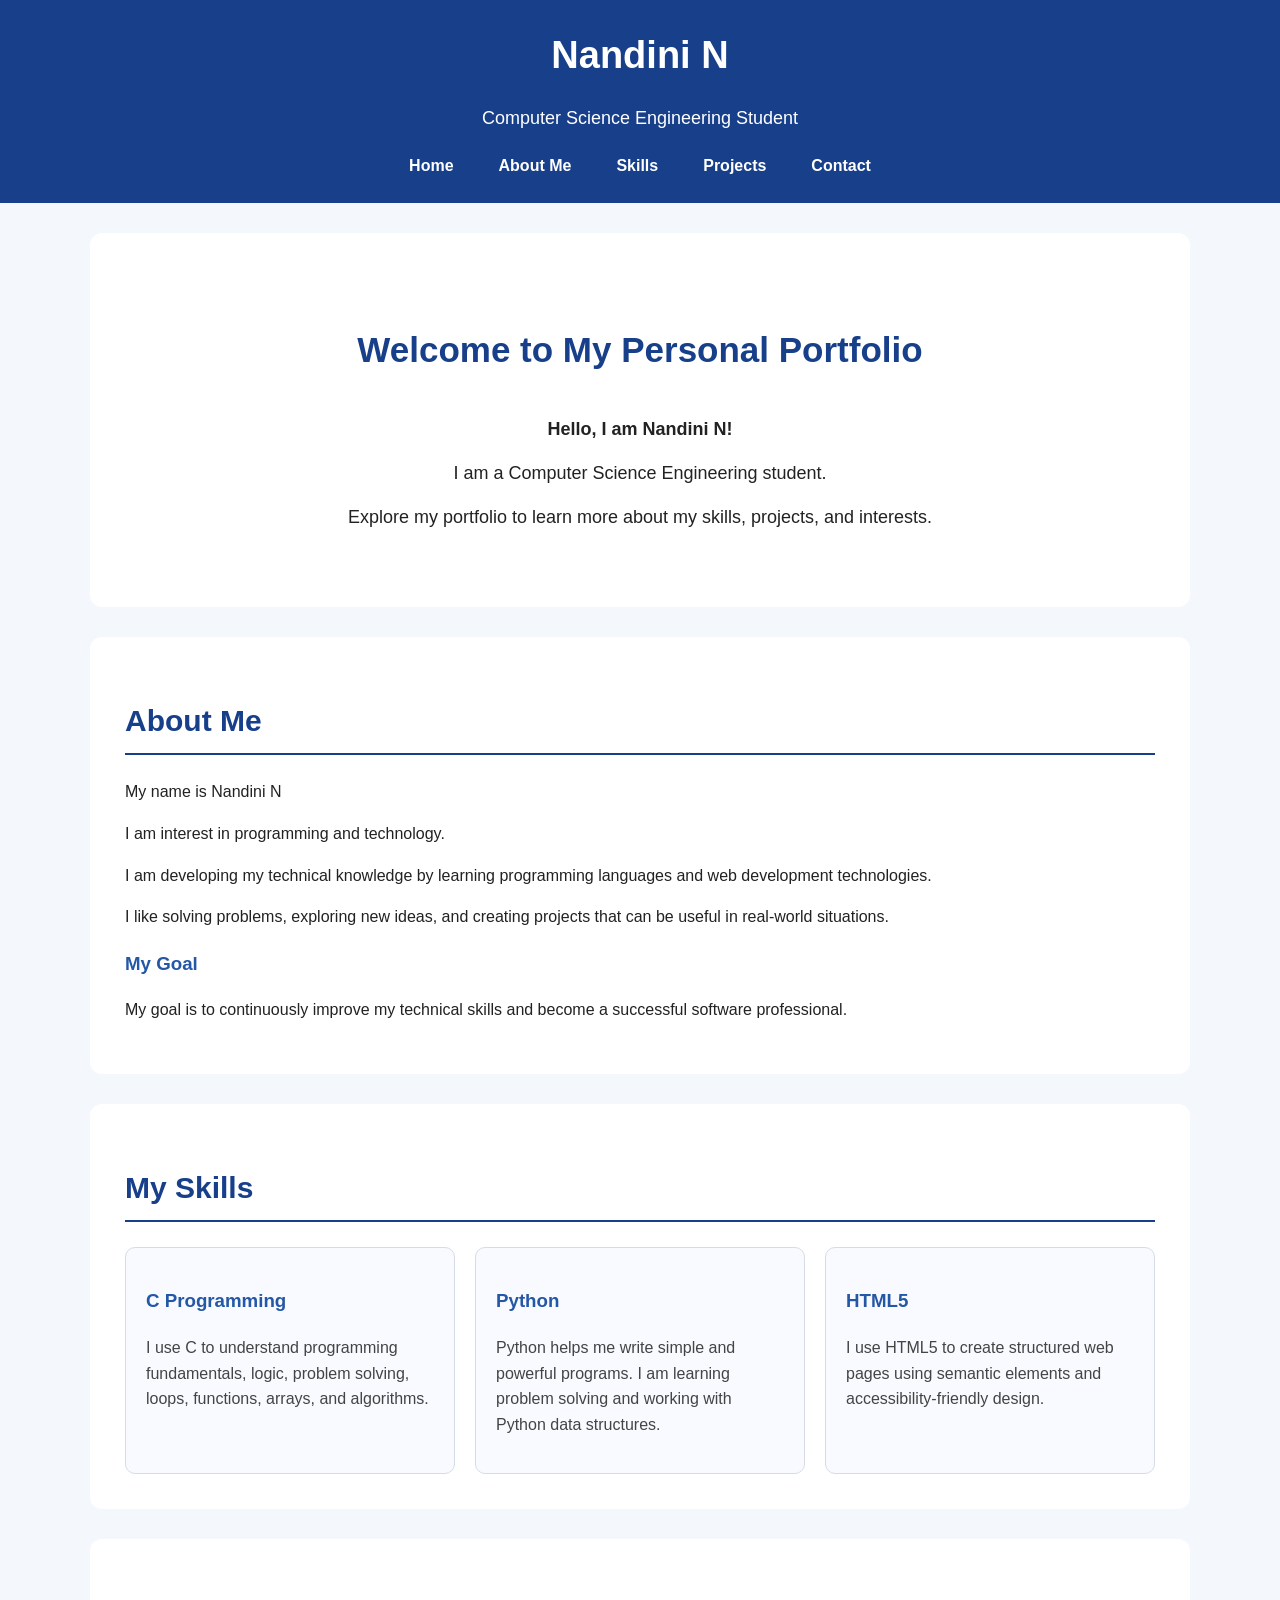
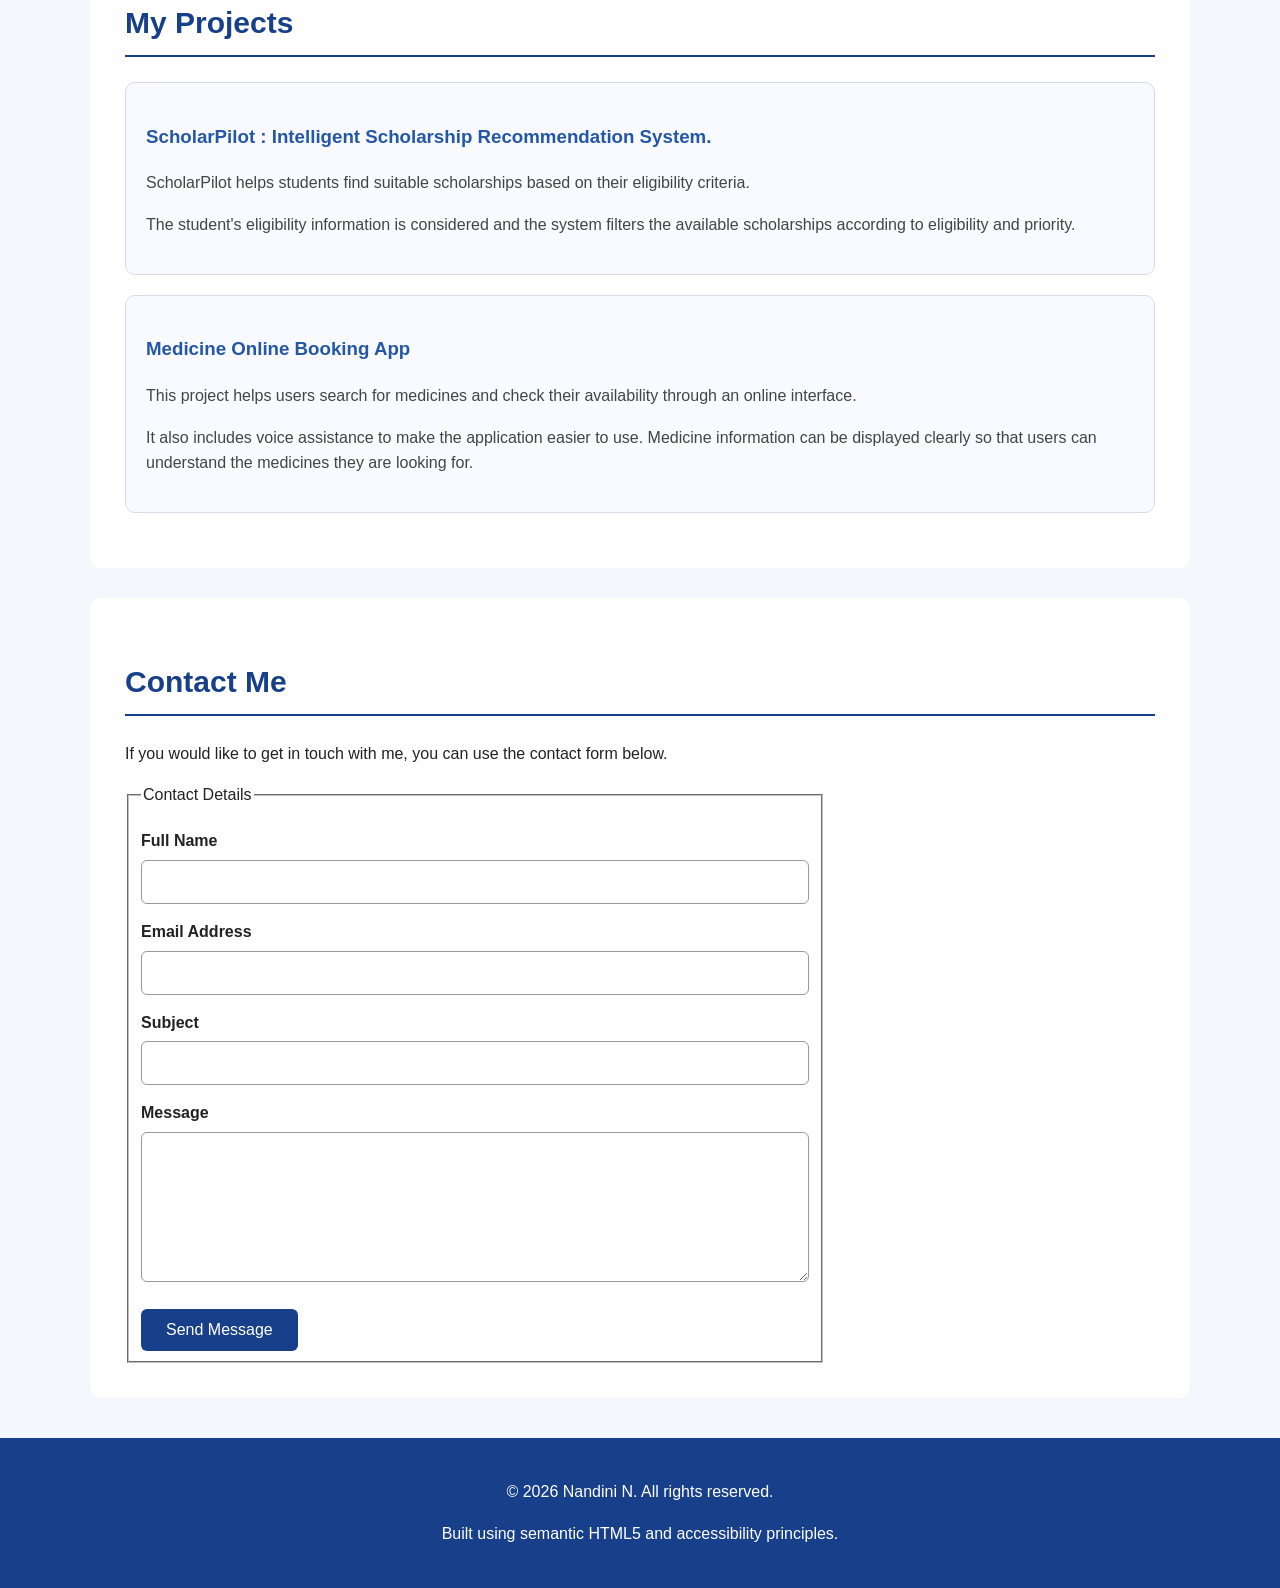
==== index.html @ 3278606d "Add files via upload" ====
<!DOCTYPE html>
<html lang="en">

<head>
    <meta charset="UTF-8">

    <meta name="viewport"
          content="width=device-width, initial-scale=1.0">

    <!-- SEO Meta Tags -->
    <meta name="description"
          content="Nandini's personal portfolio website - Computer Science Engineering student">

    <meta name="keywords"
          content="Nandini, CSE student, programming, Python, C, HTML5, projects">

    <meta name="author"
          content="Nandini">

    <title>Nandini N | Personal Portfolio</title>

    <style>

        /* General Styling */

        * {
            box-sizing: border-box;
        }

        html {
            scroll-behavior: smooth;
        }

        body {
            margin: 0;
            font-family: Arial, sans-serif;
            line-height: 1.6;
            color: #222;
            background-color: #f4f7fb;
        }

        /* Accessibility */

        .skip-link {
            position: absolute;
            left: -9999px;
            top: 10px;
        }

        .skip-link:focus {
            left: 10px;
            background: white;
            padding: 10px;
            z-index: 1000;
        }

        a:focus,
        button:focus,
        input:focus,
        textarea:focus {
            outline: 3px solid orange;
            outline-offset: 2px;
        }

        /* Header */

        header {
            background-color: #173f8a;
            color: white;
            padding: 25px;
            text-align: center;
        }

        header h1 {
            margin: 0;
            font-size: 38px;
        }

        header p {
            font-size: 18px;
        }

        /* Navigation */

        nav {
            margin-top: 20px;
        }

        nav ul {
            list-style: none;
            padding: 0;
            margin: 0;

            display: flex;
            justify-content: center;
            flex-wrap: wrap;
            gap: 15px;
        }

        nav a {
            color: white;
            text-decoration: none;
            font-weight: bold;
            padding: 10px 15px;
            border-radius: 5px;
        }

        nav a:hover {
            background-color: #0d2c63;
        }

        /* Main */

        main {
            width: 90%;
            max-width: 1100px;
            margin: auto;
        }

        section {
            background-color: white;
            margin: 30px 0;
            padding: 35px;
            border-radius: 12px;
        }

        section h2 {
            color: #173f8a;
            font-size: 30px;
            border-bottom: 2px solid #173f8a;
            padding-bottom: 8px;
        }

        section h3 {
            color: #2457a6;
        }

        /* Home */

        #home {
            text-align: center;
            padding: 60px 35px;
        }

        #home h2 {
            border-bottom: none;
            font-size: 35px;
        }

        #home p {
            font-size: 18px;
            max-width: 800px;
            margin: 15px auto;
        }

        .welcome {
            font-size: 22px;
            font-weight: bold;
        }

        /* Cards */

        .cards {
            display: grid;
            grid-template-columns:
                repeat(auto-fit, minmax(220px, 1fr));
            gap: 20px;
        }

        article {
            border: 1px solid #d5dce8;
            padding: 20px;
            border-radius: 10px;
            background-color: #f8faff;
        }

        article p {
            color: #444;
        }

        /* Skills */

        .skill-list {
            display: grid;
            grid-template-columns:
                repeat(auto-fit, minmax(220px, 1fr));
            gap: 20px;
        }

        /* Projects */

        .project {
            margin-bottom: 20px;
        }

        .project strong {
            color: #173f8a;
        }

        /* Contact Form */

        form {
            max-width: 700px;
        }

        label {
            display: block;
            font-weight: bold;
            margin-top: 15px;
        }

        input,
        textarea {
            width: 100%;
            padding: 12px;
            margin-top: 6px;
            border: 1px solid #999;
            border-radius: 6px;
            font-size: 16px;
        }

        textarea {
            min-height: 150px;
            resize: vertical;
        }

        button {
            margin-top: 20px;
            padding: 12px 25px;
            background-color: #173f8a;
            color: white;
            border: none;
            border-radius: 6px;
            font-size: 16px;
            cursor: pointer;
        }

        button:hover {
            background-color: #0d2c63;
        }

        /* Footer */

        footer {
            background-color: #173f8a;
            color: white;
            text-align: center;
            padding: 25px;
            margin-top: 40px;
        }

        /* Mobile */

        @media (max-width: 600px) {

            header h1 {
                font-size: 30px;
            }

            nav ul {
                flex-direction: column;
                align-items: center;
            }

            section {
                padding: 25px;
            }

        }

    </style>

</head>


<body>

    <!-- Skip navigation for screen readers and keyboard users -->

    <a href="#main-content" class="skip-link">
        Skip to main content
    </a>


    <!-- ================= HEADER ================= -->

    <header>

        <h1>Nandini N</h1>

        <p>
            Computer Science Engineering Student
        </p>


        <!-- Main Navigation -->

        <nav aria-label="Main Navigation">

            <ul>

                <li>
                    <a href="#home">
                        Home
                    </a>
                </li>

                <li>
                    <a href="#about">
                        About Me
                    </a>
                </li>

                <li>
                    <a href="#skills">
                        Skills
                    </a>
                </li>

                <li>
                    <a href="#projects">
                        Projects
                    </a>
                </li>

                <li>
                    <a href="#contact">
                        Contact
                    </a>
                </li>

            </ul>

        </nav>

    </header>


    <!-- ================= MAIN ================= -->

    <main id="main-content">


        <!-- ================= HOME ================= -->

        <section id="home"
                 aria-labelledby="home-heading">

            <h2 id="home-heading">
                Welcome to My Personal Portfolio
            </h2>

            <p class="welcome">
                Hello, I am Nandini N!
            </p>

            <p>
                I am a Computer Science Engineering student.
            </p>
            <p>
                Explore my portfolio to learn more about my
                skills, projects, and interests.
            </p>

        </section>


        <!-- ================= ABOUT ME ================= -->

        <section id="about"
                 aria-labelledby="about-heading">

            <h2 id="about-heading">
                About Me
            </h2>

            <p>
                My name is Nandini N
            </p>
            <p>  I am interest in programming and technology.
            </p>

            <p>
                I am developing my technical knowledge by
                learning programming languages and web
                development technologies.
            </p>

            <p>
                I like solving problems, exploring new ideas,
                and creating projects that can be useful
                in real-world situations.
            </p>

            <h3>
                My Goal
            </h3>

            <p>
                My goal is to continuously improve my technical
                skills and become a successful software
                professional.
            </p>

        </section>


        <!-- ================= SKILLS ================= -->

        <section id="skills"
                 aria-labelledby="skills-heading">

            <h2 id="skills-heading">
                My Skills
            </h2>

            <div class="skill-list">


                <!-- C -->

                <article>

                    <h3>
                        C Programming
                    </h3>

                    <p>
                        I use C to understand programming
                        fundamentals, logic, problem solving,
                        loops, functions, arrays, and algorithms.
                    </p>

                </article>


                <!-- Python -->

                <article>

                    <h3>
                        Python
                    </h3>

                    <p>
                        Python helps me write simple and
                        powerful programs. I am learning
                        problem solving and working with
                        Python data structures.
                    </p>

                </article>


                <!-- HTML5 -->

                <article>

                    <h3>
                        HTML5
                    </h3>

                    <p>
                        I use HTML5 to create structured
                        web pages using semantic elements
                        and accessibility-friendly design.
                    </p>

                </article>


            </div>

        </section>


        <!-- ================= PROJECTS ================= -->

        <section id="projects"
                 aria-labelledby="projects-heading">

            <h2 id="projects-heading">
                My Projects
            </h2>


            <!-- Project 1 -->

            <article class="project">

                <h3>
                    ScholarPilot : Intelligent Scholarship Recommendation System.
                </h3>
                

                <p>
                    ScholarPilot helps students find suitable
                    scholarships based on their eligibility
                    criteria.
                </p>

                <p>
                    The student's eligibility information is
                    considered and the system filters the
                    available scholarships according to
                    eligibility and priority.
                </p>

            </article>


            <!-- Project 2 -->

            <article class="project">

                <h3>
                    Medicine Online Booking App
                </h3>

                

                <p>
                    This project helps users search for
                    medicines and check their availability
                    through an online interface.
                </p>

                <p>
                    It also includes voice assistance to make
                    the application easier to use. Medicine
                    information can be displayed clearly so
                    that users can understand the medicines
                    they are looking for.
                </p>

            </article>


        </section>


        <!-- ================= CONTACT ================= -->

        <section id="contact"
                 aria-labelledby="contact-heading">

            <h2 id="contact-heading">
                Contact Me
            </h2>

            <p>
                If you would like to get in touch with me,
                you can use the contact form below.
            </p>


            <!-- Accessible Contact Form -->

            <form action="#"
                  method="post">


                <fieldset>

                    <legend>
                        Contact Details
                    </legend>


                    <!-- Name -->

                    <label for="name">
                        Full Name
                    </label>

                    <input
                        type="text"
                        id="name"
                        name="name"
                        autocomplete="name"
                        required
                        aria-required="true">


                    <!-- Email -->

                    <label for="email">
                        Email Address
                    </label>

                    <input
                        type="email"
                        id="email"
                        name="email"
                        autocomplete="email"
                        required
                        aria-required="true">


                    <!-- Subject -->

                    <label for="subject">
                        Subject
                    </label>

                    <input
                        type="text"
                        id="subject"
                        name="subject"
                        required
                        aria-required="true">


                    <!-- Message -->

                    <label for="message">
                        Message
                    </label>

                    <textarea
                        id="message"
                        name="message"
                        required
                        aria-required="true"></textarea>


                    <!-- Submit Button -->

                    <button type="submit">
                        Send Message
                    </button>

                </fieldset>

            </form>

        </section>


    </main>


    <!-- ================= FOOTER ================= -->

    <footer>

        <p>
            &copy; 2026 Nandini N. All rights reserved.
        </p>

        <p>
            Built using semantic HTML5 and accessibility
            principles.
        </p>

    </footer>


</body>

</html>
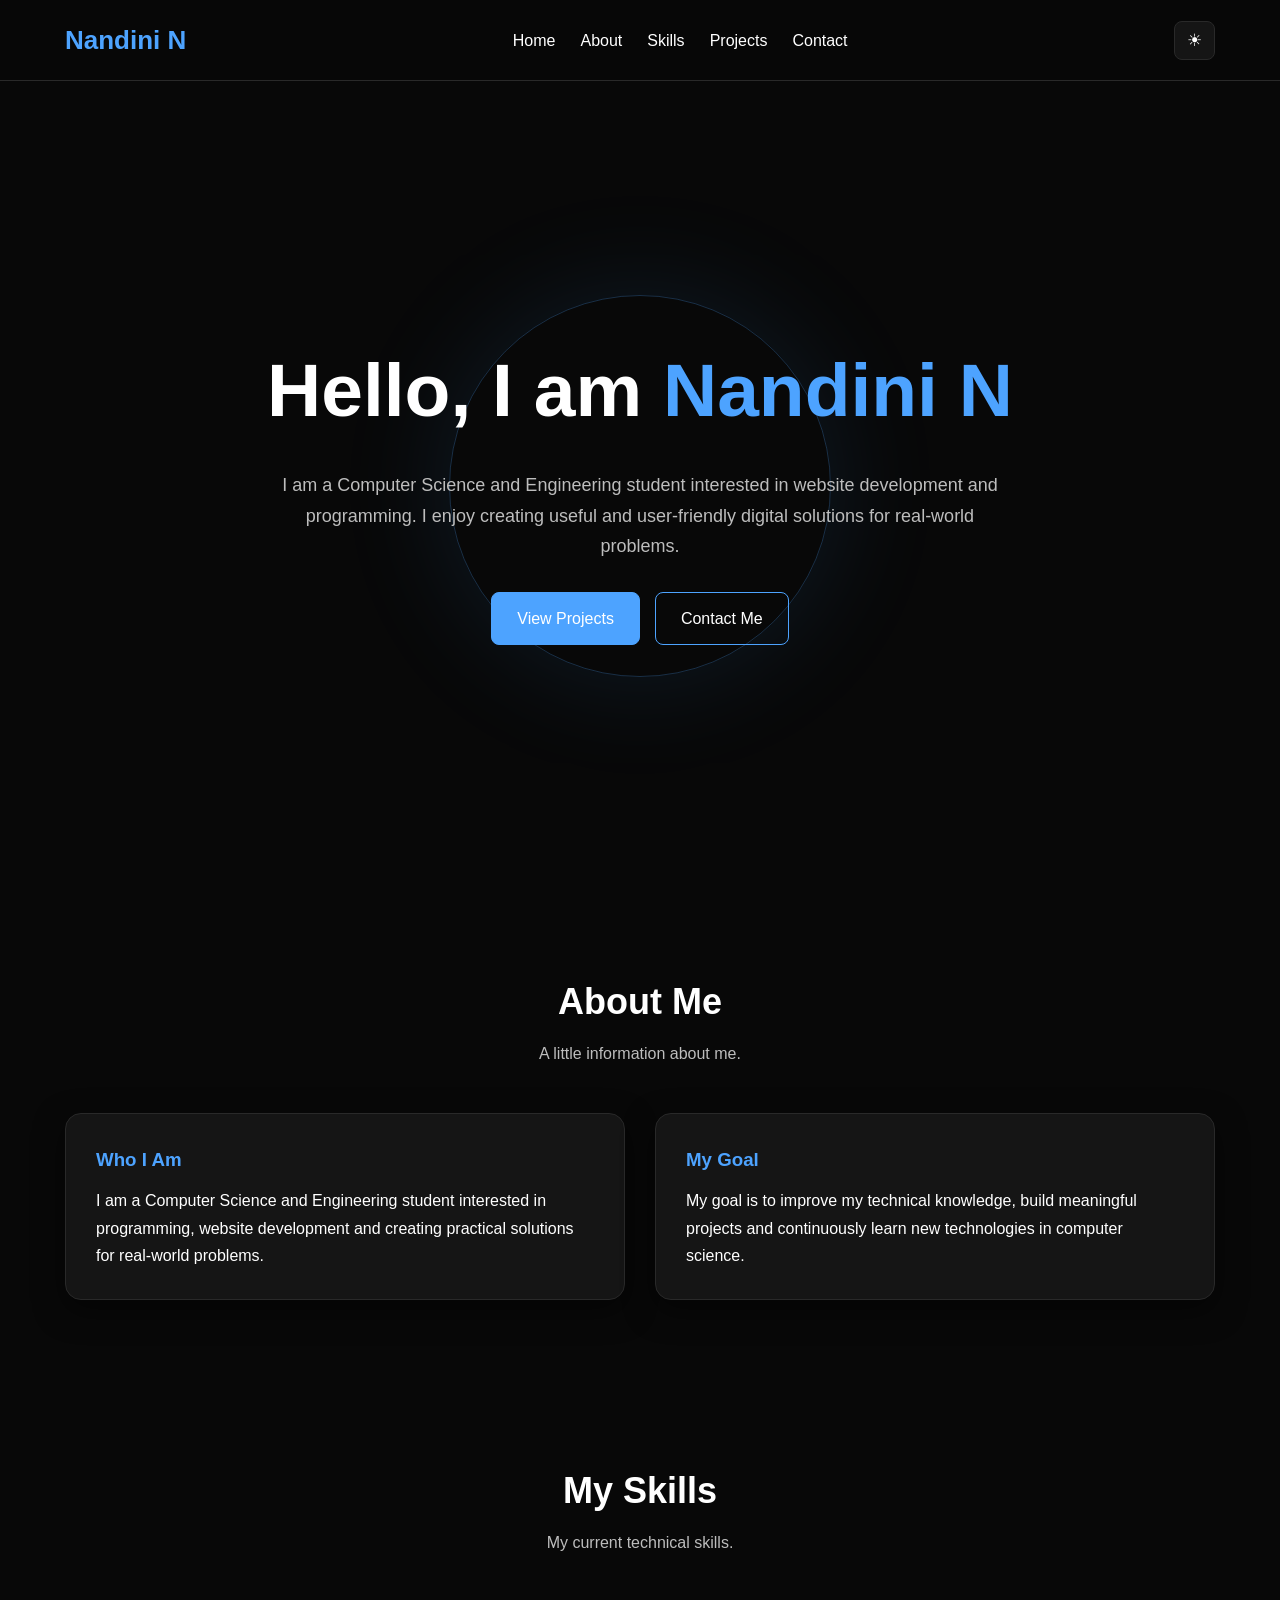
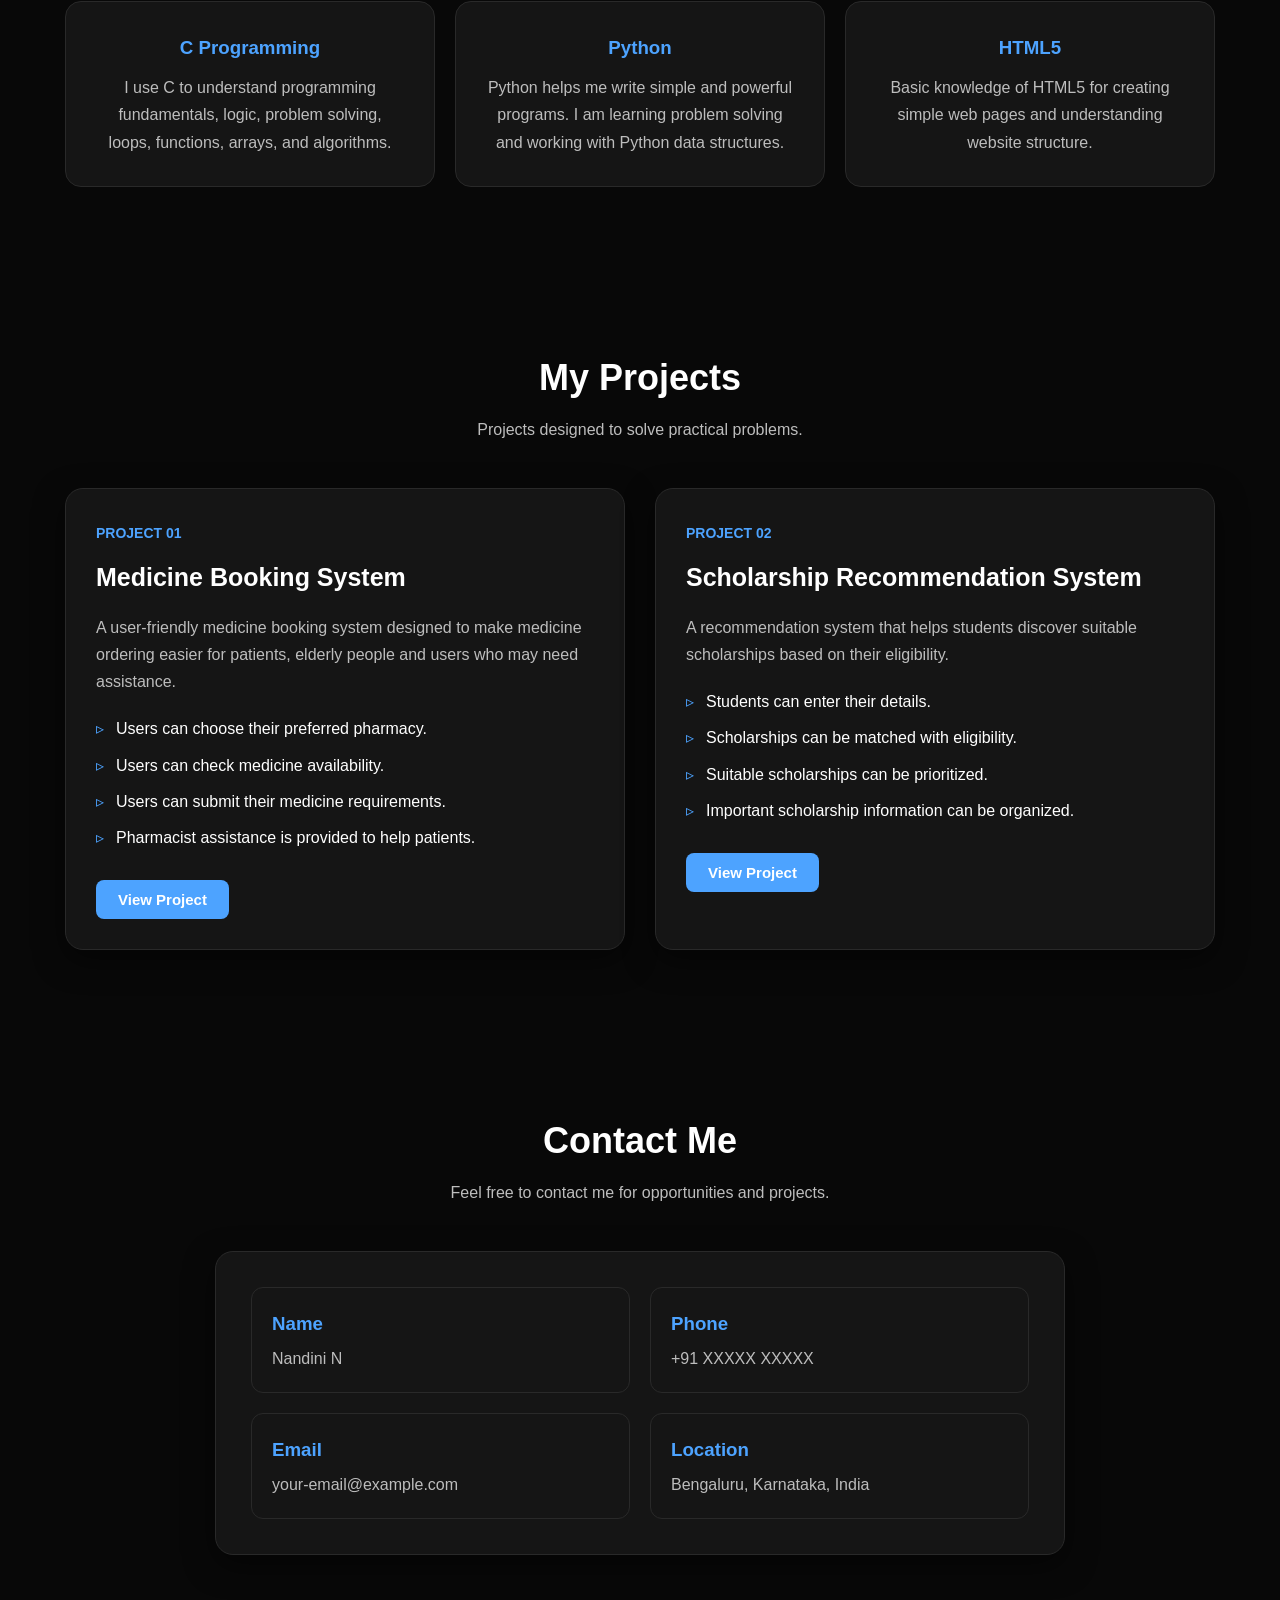
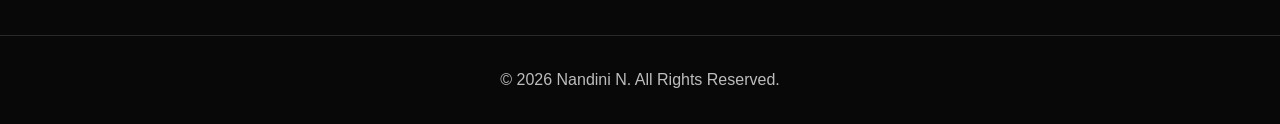
==== commit 0ab0e2b0: "Add files via upload" ====
--- a/index.html
+++ b/index.html
@@ -2,431 +2,176 @@
 <html lang="en">
 
 <head>
+
     <meta charset="UTF-8">
 
     <meta name="viewport"
           content="width=device-width, initial-scale=1.0">
 
-    <!-- SEO Meta Tags -->
-    <meta name="description"
-          content="Nandini's personal portfolio website - Computer Science Engineering student">
-
-    <meta name="keywords"
-          content="Nandini, CSE student, programming, Python, C, HTML5, projects">
-
-    <meta name="author"
-          content="Nandini">
-
-    <title>Nandini N | Personal Portfolio</title>
-
-    <style>
-
-        /* General Styling */
-
-        * {
-            box-sizing: border-box;
-        }
-
-        html {
-            scroll-behavior: smooth;
-        }
-
-        body {
-            margin: 0;
-            font-family: Arial, sans-serif;
-            line-height: 1.6;
-            color: #222;
-            background-color: #f4f7fb;
-        }
-
-        /* Accessibility */
-
-        .skip-link {
-            position: absolute;
-            left: -9999px;
-            top: 10px;
-        }
-
-        .skip-link:focus {
-            left: 10px;
-            background: white;
-            padding: 10px;
-            z-index: 1000;
-        }
-
-        a:focus,
-        button:focus,
-        input:focus,
-        textarea:focus {
-            outline: 3px solid orange;
-            outline-offset: 2px;
-        }
-
-        /* Header */
-
-        header {
-            background-color: #173f8a;
-            color: white;
-            padding: 25px;
-            text-align: center;
-        }
-
-        header h1 {
-            margin: 0;
-            font-size: 38px;
-        }
-
-        header p {
-            font-size: 18px;
-        }
-
-        /* Navigation */
-
-        nav {
-            margin-top: 20px;
-        }
-
-        nav ul {
-            list-style: none;
-            padding: 0;
-            margin: 0;
-
-            display: flex;
-            justify-content: center;
-            flex-wrap: wrap;
-            gap: 15px;
-        }
-
-        nav a {
-            color: white;
-            text-decoration: none;
-            font-weight: bold;
-            padding: 10px 15px;
-            border-radius: 5px;
-        }
-
-        nav a:hover {
-            background-color: #0d2c63;
-        }
-
-        /* Main */
-
-        main {
-            width: 90%;
-            max-width: 1100px;
-            margin: auto;
-        }
-
-        section {
-            background-color: white;
-            margin: 30px 0;
-            padding: 35px;
-            border-radius: 12px;
-        }
-
-        section h2 {
-            color: #173f8a;
-            font-size: 30px;
-            border-bottom: 2px solid #173f8a;
-            padding-bottom: 8px;
-        }
-
-        section h3 {
-            color: #2457a6;
-        }
-
-        /* Home */
-
-        #home {
-            text-align: center;
-            padding: 60px 35px;
-        }
-
-        #home h2 {
-            border-bottom: none;
-            font-size: 35px;
-        }
-
-        #home p {
-            font-size: 18px;
-            max-width: 800px;
-            margin: 15px auto;
-        }
-
-        .welcome {
-            font-size: 22px;
-            font-weight: bold;
-        }
-
-        /* Cards */
-
-        .cards {
-            display: grid;
-            grid-template-columns:
-                repeat(auto-fit, minmax(220px, 1fr));
-            gap: 20px;
-        }
-
-        article {
-            border: 1px solid #d5dce8;
-            padding: 20px;
-            border-radius: 10px;
-            background-color: #f8faff;
-        }
-
-        article p {
-            color: #444;
-        }
-
-        /* Skills */
-
-        .skill-list {
-            display: grid;
-            grid-template-columns:
-                repeat(auto-fit, minmax(220px, 1fr));
-            gap: 20px;
-        }
-
-        /* Projects */
-
-        .project {
-            margin-bottom: 20px;
-        }
-
-        .project strong {
-            color: #173f8a;
-        }
-
-        /* Contact Form */
-
-        form {
-            max-width: 700px;
-        }
-
-        label {
-            display: block;
-            font-weight: bold;
-            margin-top: 15px;
-        }
-
-        input,
-        textarea {
-            width: 100%;
-            padding: 12px;
-            margin-top: 6px;
-            border: 1px solid #999;
-            border-radius: 6px;
-            font-size: 16px;
-        }
-
-        textarea {
-            min-height: 150px;
-            resize: vertical;
-        }
-
-        button {
-            margin-top: 20px;
-            padding: 12px 25px;
-            background-color: #173f8a;
-            color: white;
-            border: none;
-            border-radius: 6px;
-            font-size: 16px;
-            cursor: pointer;
-        }
-
-        button:hover {
-            background-color: #0d2c63;
-        }
-
-        /* Footer */
-
-        footer {
-            background-color: #173f8a;
-            color: white;
-            text-align: center;
-            padding: 25px;
-            margin-top: 40px;
-        }
-
-        /* Mobile */
-
-        @media (max-width: 600px) {
-
-            header h1 {
-                font-size: 30px;
-            }
-
-            nav ul {
-                flex-direction: column;
-                align-items: center;
-            }
-
-            section {
-                padding: 25px;
-            }
-
-        }
-
-    </style>
+    <title>Nandini N | Portfolio</title>
+
+    <link rel="stylesheet" href="style.css">
 
 </head>
 
 
 <body>
 
-    <!-- Skip navigation for screen readers and keyboard users -->
-
-    <a href="#main-content" class="skip-link">
-        Skip to main content
-    </a>
-
-
-    <!-- ================= HEADER ================= -->
+
+    <!-- HEADER -->
 
     <header>
 
-        <h1>Nandini N</h1>
-
-        <p>
-            Computer Science Engineering Student
-        </p>
-
-
-        <!-- Main Navigation -->
-
-        <nav aria-label="Main Navigation">
-
-            <ul>
-
-                <li>
-                    <a href="#home">
-                        Home
+        <nav class="navbar">
+
+            <a href="#home" class="logo">
+                Nandini N
+            </a>
+
+            <div class="nav-links">
+
+                <a href="#home">Home</a>
+
+                <a href="#about">About</a>
+
+                <a href="#skills">Skills</a>
+
+                <a href="#projects">Projects</a>
+
+                <a href="#contact">Contact</a>
+
+            </div>
+
+            <button
+                class="theme-button"
+                id="themeButton">
+
+                ☀
+
+            </button>
+
+        </nav>
+
+    </header>
+
+
+    <main>
+
+
+        <!-- HOME -->
+
+        <section class="hero" id="home">
+
+            <div class="hero-content">
+
+                <h1>
+                    Hello, I am
+                    <span>Nandini N</span>
+                </h1>
+
+                <p>
+                    I am a Computer Science and Engineering student
+                    interested in website development and programming.
+                    I enjoy creating useful and user-friendly digital
+                    solutions for real-world problems.
+                </p>
+
+                <div class="hero-buttons">
+
+                    <a href="#projects"
+                       class="button primary-button">
+
+                        View Projects
+
                     </a>
-                </li>
-
-                <li>
-                    <a href="#about">
-                        About Me
+
+                    <a href="#contact"
+                       class="button">
+
+                        Contact Me
+
                     </a>
-                </li>
-
-                <li>
-                    <a href="#skills">
-                        Skills
-                    </a>
-                </li>
-
-                <li>
-                    <a href="#projects">
-                        Projects
-                    </a>
-                </li>
-
-                <li>
-                    <a href="#contact">
-                        Contact
-                    </a>
-                </li>
-
-            </ul>
-
-        </nav>
-
-    </header>
-
-
-    <!-- ================= MAIN ================= -->
-
-    <main id="main-content">
-
-
-        <!-- ================= HOME ================= -->
-
-        <section id="home"
-                 aria-labelledby="home-heading">
-
-            <h2 id="home-heading">
-                Welcome to My Personal Portfolio
-            </h2>
-
-            <p class="welcome">
-                Hello, I am Nandini N!
-            </p>
-
-            <p>
-                I am a Computer Science Engineering student.
-            </p>
-            <p>
-                Explore my portfolio to learn more about my
-                skills, projects, and interests.
-            </p>
+
+                </div>
+
+            </div>
 
         </section>
 
 
-        <!-- ================= ABOUT ME ================= -->
-
-        <section id="about"
-                 aria-labelledby="about-heading">
-
-            <h2 id="about-heading">
-                About Me
-            </h2>
-
-            <p>
-                My name is Nandini N
-            </p>
-            <p>  I am interest in programming and technology.
-            </p>
-
-            <p>
-                I am developing my technical knowledge by
-                learning programming languages and web
-                development technologies.
-            </p>
-
-            <p>
-                I like solving problems, exploring new ideas,
-                and creating projects that can be useful
-                in real-world situations.
-            </p>
-
-            <h3>
-                My Goal
-            </h3>
-
-            <p>
-                My goal is to continuously improve my technical
-                skills and become a successful software
-                professional.
-            </p>
+        <!-- ABOUT -->
+
+        <section id="about">
+
+            <div class="section-title">
+
+                <h2>About Me</h2>
+
+                <p>
+                    A little information about me.
+                </p>
+
+            </div>
+
+
+            <div class="about-grid">
+
+                <article class="about-card">
+
+                    <h3>Who I Am</h3>
+
+                    <p>
+                        I am a Computer Science and Engineering student
+                        interested in programming, website development
+                        and creating practical solutions for real-world
+                        problems.
+                    </p>
+
+                </article>
+
+
+                <article class="about-card">
+
+                    <h3>My Goal</h3>
+
+                    <p>
+                        My goal is to improve my technical knowledge,
+                        build meaningful projects and continuously learn
+                        new technologies in computer science.
+                    </p>
+
+                </article>
+
+            </div>
 
         </section>
 
 
-        <!-- ================= SKILLS ================= -->
-
-        <section id="skills"
-                 aria-labelledby="skills-heading">
-
-            <h2 id="skills-heading">
-                My Skills
-            </h2>
-
-            <div class="skill-list">
-
-
-                <!-- C -->
-
-                <article>
+        <!-- SKILLS -->
+
+        <section id="skills">
+
+            <div class="section-title">
+
+                <h2>My Skills</h2>
+
+                <p>
+                    My current technical skills.
+                </p>
+
+            </div>
+
+
+            <div class="skills-grid">
+
+                <article class="skill-card">
 
                     <h3>
                         C Programming
                     </h3>
 
                     <p>
-                        I use C to understand programming
+                         I use C to understand programming
                         fundamentals, logic, problem solving,
                         loops, functions, arrays, and algorithms.
                     </p>
@@ -434,16 +179,12 @@
                 </article>
 
 
-                <!-- Python -->
-
-                <article>
-
-                    <h3>
-                        Python
-                    </h3>
-
-                    <p>
-                        Python helps me write simple and
+                <article class="skill-card">
+
+                    <h3>Python</h3>
+
+                    <p>
+                       Python helps me write simple and
                         powerful programs. I am learning
                         problem solving and working with
                         Python data structures.
@@ -452,209 +193,355 @@
                 </article>
 
 
-                <!-- HTML5 -->
-
-                <article>
+                <article class="skill-card">
+
+                    <h3>HTML5</h3>
+
+                    <p>
+                         Basic knowledge of HTML5 for 
+                         creating simple web pages and 
+                         understanding website structure.
+                    </p>
+
+                </article>
+
+            </div>
+
+        </section>
+
+
+        <!-- PROJECTS -->
+
+        <section id="projects">
+
+            <div class="section-title">
+
+                <h2>My Projects</h2>
+
+                <p>
+                    Projects designed to solve practical problems.
+                </p>
+
+            </div>
+
+
+            <div class="projects-grid">
+
+
+                <!-- PROJECT 1 -->
+
+                <article class="project-card">
+
+                    <span class="project-number">
+                        PROJECT 01
+                    </span>
 
                     <h3>
-                        HTML5
+                        Medicine Booking System
                     </h3>
 
                     <p>
-                        I use HTML5 to create structured
-                        web pages using semantic elements
-                        and accessibility-friendly design.
-                    </p>
-
-                </article>
-
+                        A user-friendly medicine booking system designed
+                        to make medicine ordering easier for patients,
+                        elderly people and users who may need assistance.
+                    </p>
+
+                    <ul>
+
+                        <li>
+                            Users can choose their preferred pharmacy.
+                        </li>
+
+                        <li>
+                            Users can check medicine availability.
+                        </li>
+
+                        <li>
+                            Users can submit their medicine requirements.
+                        </li>
+
+                        <li>
+                            Pharmacist assistance is provided to help patients.
+                        </li>
+
+                    </ul>
+
+
+                    <button
+                        class="view-project"
+                        onclick="toggleProject('medicineDetails', this)">
+
+                        View Project
+
+                    </button>
+
+
+                    <div
+                        class="project-details"
+                        id="medicineDetails">
+
+                        <h4>Purpose</h4>
+
+                        <p>
+                            The project aims to make medicine ordering
+                            easier and more accessible for patients,
+                            elderly people and users who require
+                            additional support.
+                        </p>
+
+
+                        <h4>Pharmacy Selection</h4>
+
+                        <p>
+                            Users can select the pharmacy they prefer
+                            instead of being restricted to a single pharmacy.
+                        </p>
+
+
+                        <h4>Medicine Availability</h4>
+
+                        <p>
+                            Users can check whether the required medicine
+                            is available at the selected pharmacy.
+                        </p>
+
+
+                        <h4>Patient Assistance</h4>
+
+                        <p>
+                            The system is designed with simple interaction
+                            so patients can easily communicate their
+                            medicine requirements.
+                        </p>
+
+
+                        <h4>Pharmacist Guidance</h4>
+
+                        <p>
+                            The pharmacist can assist the patient by
+                            providing information about the medicines
+                            and explaining how they should be taken.
+                        </p>
+
+
+                        <h4>Voice Assistance</h4>
+
+                        <p>
+                            A voice assistance concept can make the system
+                            easier to use for people who find typing difficult.
+                        </p>
+
+
+                        <h4>Main Benefit</h4>
+
+                        <p>
+                            The system provides a convenient connection
+                            between patients and pharmacies while making
+                            medicine booking simpler.
+                        </p>
+
+                    </div>
+
+                </article>
+
+
+                <!-- PROJECT 2 -->
+
+                <article class="project-card">
+
+                    <span class="project-number">
+                        PROJECT 02
+                    </span>
+
+                    <h3>
+                        Scholarship Recommendation System
+                    </h3>
+
+                    <p>
+                        A recommendation system that helps students
+                        discover suitable scholarships based on their
+                        eligibility.
+                    </p>
+
+                    <ul>
+
+                        <li>
+                            Students can enter their details.
+                        </li>
+
+                        <li>
+                            Scholarships can be matched with eligibility.
+                        </li>
+
+                        <li>
+                            Suitable scholarships can be prioritized.
+                        </li>
+
+                        <li>
+                            Important scholarship information can be organized.
+                        </li>
+
+                    </ul>
+
+
+                    <button
+                        class="view-project"
+                        onclick="toggleProject('scholarshipDetails', this)">
+
+                        View Project
+
+                    </button>
+
+
+                    <div
+                        class="project-details"
+                        id="scholarshipDetails">
+
+                        <h4>Purpose</h4>
+
+                        <p>
+                            The project helps students find suitable
+                            scholarship opportunities without having
+                            to search through many different sources.
+                        </p>
+
+
+                        <h4>Eligibility Checking</h4>
+
+                        <p>
+                            Student information can be used to identify
+                            scholarships for which the student may be eligible.
+                        </p>
+
+
+                        <h4>Personalized Recommendation</h4>
+
+                        <p>
+                            Suitable scholarships are recommended according
+                            to the student's eligibility and provided details.
+                        </p>
+
+
+                        <h4>Priority Listing</h4>
+
+                        <p>
+                            Scholarships can be displayed according to
+                            eligibility and priority so students can focus
+                            on the most relevant opportunities first.
+                        </p>
+
+
+                        <h4>Easy Scholarship Search</h4>
+
+                        <p>
+                            The system reduces the time and effort required
+                            to search for suitable scholarships.
+                        </p>
+
+
+                        <h4>Application Information</h4>
+
+                        <p>
+                            Important scholarship details and application
+                            requirements can be presented clearly in one place.
+                        </p>
+
+
+                        <h4>Main Benefit</h4>
+
+                        <p>
+                            The system helps students discover relevant
+                            scholarship opportunities more efficiently
+                            and makes the search process easier.
+                        </p>
+
+                    </div>
+
+                </article>
 
             </div>
 
         </section>
 
 
-        <!-- ================= PROJECTS ================= -->
-
-        <section id="projects"
-                 aria-labelledby="projects-heading">
-
-            <h2 id="projects-heading">
-                My Projects
-            </h2>
-
-
-            <!-- Project 1 -->
-
-            <article class="project">
-
-                <h3>
-                    ScholarPilot : Intelligent Scholarship Recommendation System.
-                </h3>
-                
+        <!-- CONTACT -->
+
+        <section id="contact">
+
+            <div class="section-title">
+
+                <h2>Contact Me</h2>
 
                 <p>
-                    ScholarPilot helps students find suitable
-                    scholarships based on their eligibility
-                    criteria.
+                    Feel free to contact me for opportunities and projects.
                 </p>
 
-                <p>
-                    The student's eligibility information is
-                    considered and the system filters the
-                    available scholarships according to
-                    eligibility and priority.
-                </p>
-
-            </article>
-
-
-            <!-- Project 2 -->
-
-            <article class="project">
-
-                <h3>
-                    Medicine Online Booking App
-                </h3>
-
-                
-
-                <p>
-                    This project helps users search for
-                    medicines and check their availability
-                    through an online interface.
-                </p>
-
-                <p>
-                    It also includes voice assistance to make
-                    the application easier to use. Medicine
-                    information can be displayed clearly so
-                    that users can understand the medicines
-                    they are looking for.
-                </p>
-
-            </article>
-
+            </div>
+
+
+            <div class="contact-box">
+
+                <div class="contact-item">
+
+                    <h3>Name</h3>
+
+                    <p>Nandini N</p>
+
+                </div>
+
+
+                <div class="contact-item">
+
+                    <h3>Phone</h3>
+
+                    <p>
+                        +91 XXXXX XXXXX
+                    </p>
+
+                </div>
+
+
+                <div class="contact-item">
+
+                    <h3>Email</h3>
+
+                    <p>
+                        your-email@example.com
+                    </p>
+
+                </div>
+
+
+                <div class="contact-item">
+
+                    <h3>Location</h3>
+
+                    <p>
+                        Bengaluru, Karnataka, India
+                    </p>
+
+                </div>
+
+            </div>
 
         </section>
 
-
-        <!-- ================= CONTACT ================= -->
-
-        <section id="contact"
-                 aria-labelledby="contact-heading">
-
-            <h2 id="contact-heading">
-                Contact Me
-            </h2>
-
-            <p>
-                If you would like to get in touch with me,
-                you can use the contact form below.
-            </p>
-
-
-            <!-- Accessible Contact Form -->
-
-            <form action="#"
-                  method="post">
-
-
-                <fieldset>
-
-                    <legend>
-                        Contact Details
-                    </legend>
-
-
-                    <!-- Name -->
-
-                    <label for="name">
-                        Full Name
-                    </label>
-
-                    <input
-                        type="text"
-                        id="name"
-                        name="name"
-                        autocomplete="name"
-                        required
-                        aria-required="true">
-
-
-                    <!-- Email -->
-
-                    <label for="email">
-                        Email Address
-                    </label>
-
-                    <input
-                        type="email"
-                        id="email"
-                        name="email"
-                        autocomplete="email"
-                        required
-                        aria-required="true">
-
-
-                    <!-- Subject -->
-
-                    <label for="subject">
-                        Subject
-                    </label>
-
-                    <input
-                        type="text"
-                        id="subject"
-                        name="subject"
-                        required
-                        aria-required="true">
-
-
-                    <!-- Message -->
-
-                    <label for="message">
-                        Message
-                    </label>
-
-                    <textarea
-                        id="message"
-                        name="message"
-                        required
-                        aria-required="true"></textarea>
-
-
-                    <!-- Submit Button -->
-
-                    <button type="submit">
-                        Send Message
-                    </button>
-
-                </fieldset>
-
-            </form>
-
-        </section>
-
-
     </main>
 
 
-    <!-- ================= FOOTER ================= -->
+    <!-- FOOTER -->
 
     <footer>
 
         <p>
-            &copy; 2026 Nandini N. All rights reserved.
+            © 2026 Nandini N. All Rights Reserved.
         </p>
 
-        <p>
-            Built using semantic HTML5 and accessibility
-            principles.
-        </p>
-
     </footer>
-
+    
+
+
+    <script src="script.js"></script>
 
 </body>
 
--- a/style.css
+++ b/style.css
@@ -0,0 +1,781 @@
+/* =========================
+   CSS VARIABLES
+========================= */
+
+:root {
+
+    --background: #080808;
+    --card: #151515;
+    --text: #ffffff;
+    --secondary: #bdbdbd;
+    --accent: #4da3ff;
+    --border: #292929;
+
+    --shadow:
+        0 10px 30px rgba(0, 0, 0, 0.5);
+}
+
+
+body.light {
+
+    --background: #ffffff;
+    --card: #f3f3f3;
+    --text: #111111;
+    --secondary: #555555;
+    --accent: #1769aa;
+    --border: #dddddd;
+
+    --shadow:
+        0 10px 30px rgba(0, 0, 0, 0.12);
+}
+
+
+/* =========================
+   RESET
+========================= */
+
+* {
+
+    margin: 0;
+    padding: 0;
+    box-sizing: border-box;
+}
+
+
+html {
+
+    scroll-behavior: smooth;
+}
+
+
+body {
+
+    font-family: Arial, Helvetica, sans-serif;
+
+    background: var(--background);
+
+    color: var(--text);
+
+    line-height: 1.7;
+
+    transition: 0.4s;
+}
+
+
+a {
+
+    text-decoration: none;
+    color: inherit;
+}
+
+
+ul {
+
+    list-style: none;
+}
+
+
+/* =========================
+   HEADER
+========================= */
+
+header {
+
+    position: sticky;
+    top: 0;
+    z-index: 1000;
+
+    background: rgba(8, 8, 8, 0.94);
+
+    border-bottom: 1px solid var(--border);
+
+    backdrop-filter: blur(12px);
+}
+
+
+.navbar {
+
+    max-width: 1200px;
+
+    margin: auto;
+
+    padding: 18px 25px;
+
+    display: flex;
+
+    justify-content: space-between;
+
+    align-items: center;
+}
+
+
+.logo {
+
+    font-size: 26px;
+
+    font-weight: bold;
+
+    color: var(--accent);
+}
+
+
+.nav-links {
+
+    display: flex;
+
+    gap: 25px;
+}
+
+
+.nav-links a {
+
+    color: var(--text);
+
+    transition: 0.3s;
+}
+
+
+.nav-links a:hover {
+
+    color: var(--accent);
+}
+
+
+.theme-button {
+
+    border: 1px solid var(--border);
+
+    background: var(--card);
+
+    color: var(--text);
+
+    padding: 8px 12px;
+
+    border-radius: 8px;
+
+    cursor: pointer;
+
+    font-size: 17px;
+}
+
+
+/* =========================
+   HERO
+========================= */
+
+.hero {
+
+    min-height: 90vh;
+
+    max-width: 1200px;
+
+    margin: auto;
+
+    padding: 80px 25px;
+
+    display: grid;
+
+    place-items: center;
+
+    text-align: center;
+
+    position: relative;
+
+    overflow: hidden;
+}
+
+
+.hero::before {
+
+    content: "";
+
+    position: absolute;
+
+    width: 380px;
+
+    height: 380px;
+
+    border-radius: 50%;
+
+    border: 1px solid rgba(77, 163, 255, 0.25);
+
+    box-shadow:
+        0 0 120px rgba(77, 163, 255, 0.12);
+
+    animation: floating 5s infinite alternate;
+}
+
+
+.hero-content {
+
+    position: relative;
+
+    z-index: 2;
+}
+
+
+.hero h1 {
+
+    font-size: clamp(40px, 7vw, 75px);
+
+    margin-bottom: 15px;
+}
+
+
+.hero h1 span {
+
+    color: var(--accent);
+}
+
+
+.hero p {
+
+    max-width: 720px;
+
+    margin: auto;
+
+    color: var(--secondary);
+
+    font-size: 18px;
+}
+
+
+.hero-buttons {
+
+    margin-top: 30px;
+
+    display: flex;
+
+    justify-content: center;
+
+    gap: 15px;
+
+    flex-wrap: wrap;
+}
+
+
+.button {
+
+    display: inline-block;
+
+    padding: 12px 25px;
+
+    border: 1px solid var(--accent);
+
+    border-radius: 8px;
+
+    transition: 0.3s;
+}
+
+
+.primary-button {
+
+    background: var(--accent);
+
+    color: white;
+}
+
+
+.button:hover {
+
+    transform: translateY(-4px);
+
+    box-shadow:
+        0 8px 20px rgba(77, 163, 255, 0.25);
+}
+
+
+/* =========================
+   COMMON SECTION
+========================= */
+
+section {
+
+    max-width: 1200px;
+
+    margin: auto;
+
+    padding: 80px 25px;
+}
+
+
+.section-title {
+
+    text-align: center;
+
+    margin-bottom: 45px;
+}
+
+
+.section-title h2 {
+
+    font-size: 36px;
+
+    margin-bottom: 8px;
+}
+
+
+.section-title p {
+
+    color: var(--secondary);
+}
+
+
+/* =========================
+   ABOUT
+========================= */
+
+.about-grid {
+
+    display: grid;
+
+    grid-template-columns: 1fr 1fr;
+
+    gap: 30px;
+}
+
+
+.about-card {
+
+    background: var(--card);
+
+    border: 1px solid var(--border);
+
+    border-radius: 16px;
+
+    padding: 30px;
+
+    box-shadow: var(--shadow);
+}
+
+
+.about-card h3 {
+
+    color: var(--accent);
+
+    margin-bottom: 12px;
+}
+
+
+/* =========================
+   SKILLS
+========================= */
+
+.skills-grid {
+
+    display: grid;
+
+    grid-template-columns: repeat(3, 1fr);
+
+    gap: 20px;
+}
+
+
+.skill-card {
+
+    background: var(--card);
+
+    border: 1px solid var(--border);
+
+    border-radius: 16px;
+
+    padding: 30px;
+
+    text-align: center;
+
+    transition: 0.3s;
+}
+
+
+.skill-card:hover {
+
+    transform: translateY(-8px);
+
+    border-color: var(--accent);
+}
+
+
+.skill-card h3 {
+
+    color: var(--accent);
+
+    margin-bottom: 10px;
+}
+
+
+.skill-card p {
+
+    color: var(--secondary);
+}
+
+
+/* =========================
+   PROJECTS
+========================= */
+
+.projects-grid {
+
+    display: grid;
+
+    grid-template-columns: repeat(2, 1fr);
+
+    gap: 30px;
+}
+
+
+.project-card {
+
+    background: var(--card);
+
+    border: 1px solid var(--border);
+
+    border-radius: 18px;
+
+    padding: 30px;
+
+    box-shadow: var(--shadow);
+
+    transition: 0.3s;
+}
+
+
+.project-card:hover {
+
+    transform: translateY(-7px);
+
+    border-color: var(--accent);
+}
+
+
+.project-number {
+
+    color: var(--accent);
+
+    font-size: 14px;
+
+    font-weight: bold;
+}
+
+
+.project-card h3 {
+
+    font-size: 25px;
+
+    margin: 10px 0 15px;
+}
+
+
+.project-card > p {
+
+    color: var(--secondary);
+}
+
+
+.project-card ul {
+
+    margin-top: 20px;
+}
+
+
+.project-card li {
+
+    margin-bottom: 9px;
+
+    padding-left: 20px;
+
+    position: relative;
+}
+
+
+.project-card li::before {
+
+    content: "▹";
+
+    position: absolute;
+
+    left: 0;
+
+    color: var(--accent);
+}
+
+
+/* =========================
+   VIEW PROJECT
+========================= */
+
+.view-project {
+
+    margin-top: 20px;
+
+    padding: 11px 22px;
+
+    background: var(--accent);
+
+    color: white;
+
+    border: none;
+
+    border-radius: 8px;
+
+    cursor: pointer;
+
+    font-size: 15px;
+
+    font-weight: bold;
+
+    transition: 0.3s;
+}
+
+
+.view-project:hover {
+
+    transform: translateY(-3px);
+
+    box-shadow:
+        0 8px 20px rgba(77, 163, 255, 0.25);
+}
+
+
+/* =========================
+   PROJECT DETAILS
+========================= */
+
+.project-details {
+
+    display: none;
+
+    margin-top: 25px;
+
+    padding-top: 25px;
+
+    border-top: 1px solid var(--border);
+
+    animation: showDetails 0.4s ease;
+}
+
+
+.project-details.show {
+
+    display: block;
+}
+
+
+.project-details h4 {
+
+    color: var(--accent);
+
+    margin-top: 18px;
+
+    margin-bottom: 7px;
+}
+
+
+.project-details p {
+
+    color: var(--secondary);
+}
+
+
+.project-details ul {
+
+    margin-top: 10px;
+}
+
+
+/* =========================
+   CONTACT
+========================= */
+
+.contact-box {
+
+    max-width: 850px;
+
+    margin: auto;
+
+    background: var(--card);
+
+    border: 1px solid var(--border);
+
+    border-radius: 18px;
+
+    padding: 35px;
+
+    display: grid;
+
+    grid-template-columns: repeat(2, 1fr);
+
+    gap: 20px;
+
+    box-shadow: var(--shadow);
+}
+
+
+.contact-item {
+
+    padding: 20px;
+
+    border: 1px solid var(--border);
+
+    border-radius: 12px;
+}
+
+
+.contact-item h3 {
+
+    color: var(--accent);
+
+    margin-bottom: 5px;
+}
+
+
+.contact-item p {
+
+    color: var(--secondary);
+
+    word-break: break-word;
+}
+
+
+/* =========================
+   FOOTER
+========================= */
+
+footer {
+
+    text-align: center;
+
+    padding: 30px 20px;
+
+    border-top: 1px solid var(--border);
+
+    color: var(--secondary);
+}
+
+
+/* =========================
+   ANIMATIONS
+========================= */
+
+@keyframes floating {
+
+    from {
+        transform: translateY(-10px);
+    }
+
+    to {
+        transform: translateY(25px);
+    }
+}
+
+
+@keyframes showDetails {
+
+    from {
+
+        opacity: 0;
+
+        transform: translateY(-10px);
+    }
+
+    to {
+
+        opacity: 1;
+
+        transform: translateY(0);
+    }
+}
+
+
+/* =========================
+   TABLET
+========================= */
+
+@media (max-width: 800px) {
+
+    .about-grid,
+    .projects-grid {
+
+        grid-template-columns: 1fr;
+    }
+
+
+    .skills-grid {
+
+        grid-template-columns: 1fr 1fr;
+    }
+
+
+    .contact-box {
+
+        grid-template-columns: 1fr;
+    }
+
+
+    .nav-links {
+
+        gap: 12px;
+    }
+}
+
+
+/* =========================
+   MOBILE
+========================= */
+
+@media (max-width: 600px) {
+
+    .navbar {
+
+        padding: 15px;
+    }
+
+
+    .logo {
+
+        font-size: 21px;
+    }
+
+
+    .nav-links {
+
+        display: none;
+    }
+
+
+    .hero {
+
+        min-height: 80vh;
+
+        padding: 60px 20px;
+    }
+
+
+    .hero p {
+
+        font-size: 16px;
+    }
+
+
+    section {
+
+        padding: 60px 20px;
+    }
+
+
+    .section-title h2 {
+
+        font-size: 30px;
+    }
+
+
+    .skills-grid {
+
+        grid-template-columns: 1fr;
+    }
+
+
+    .contact-box {
+
+        padding: 20px;
+    }
+}
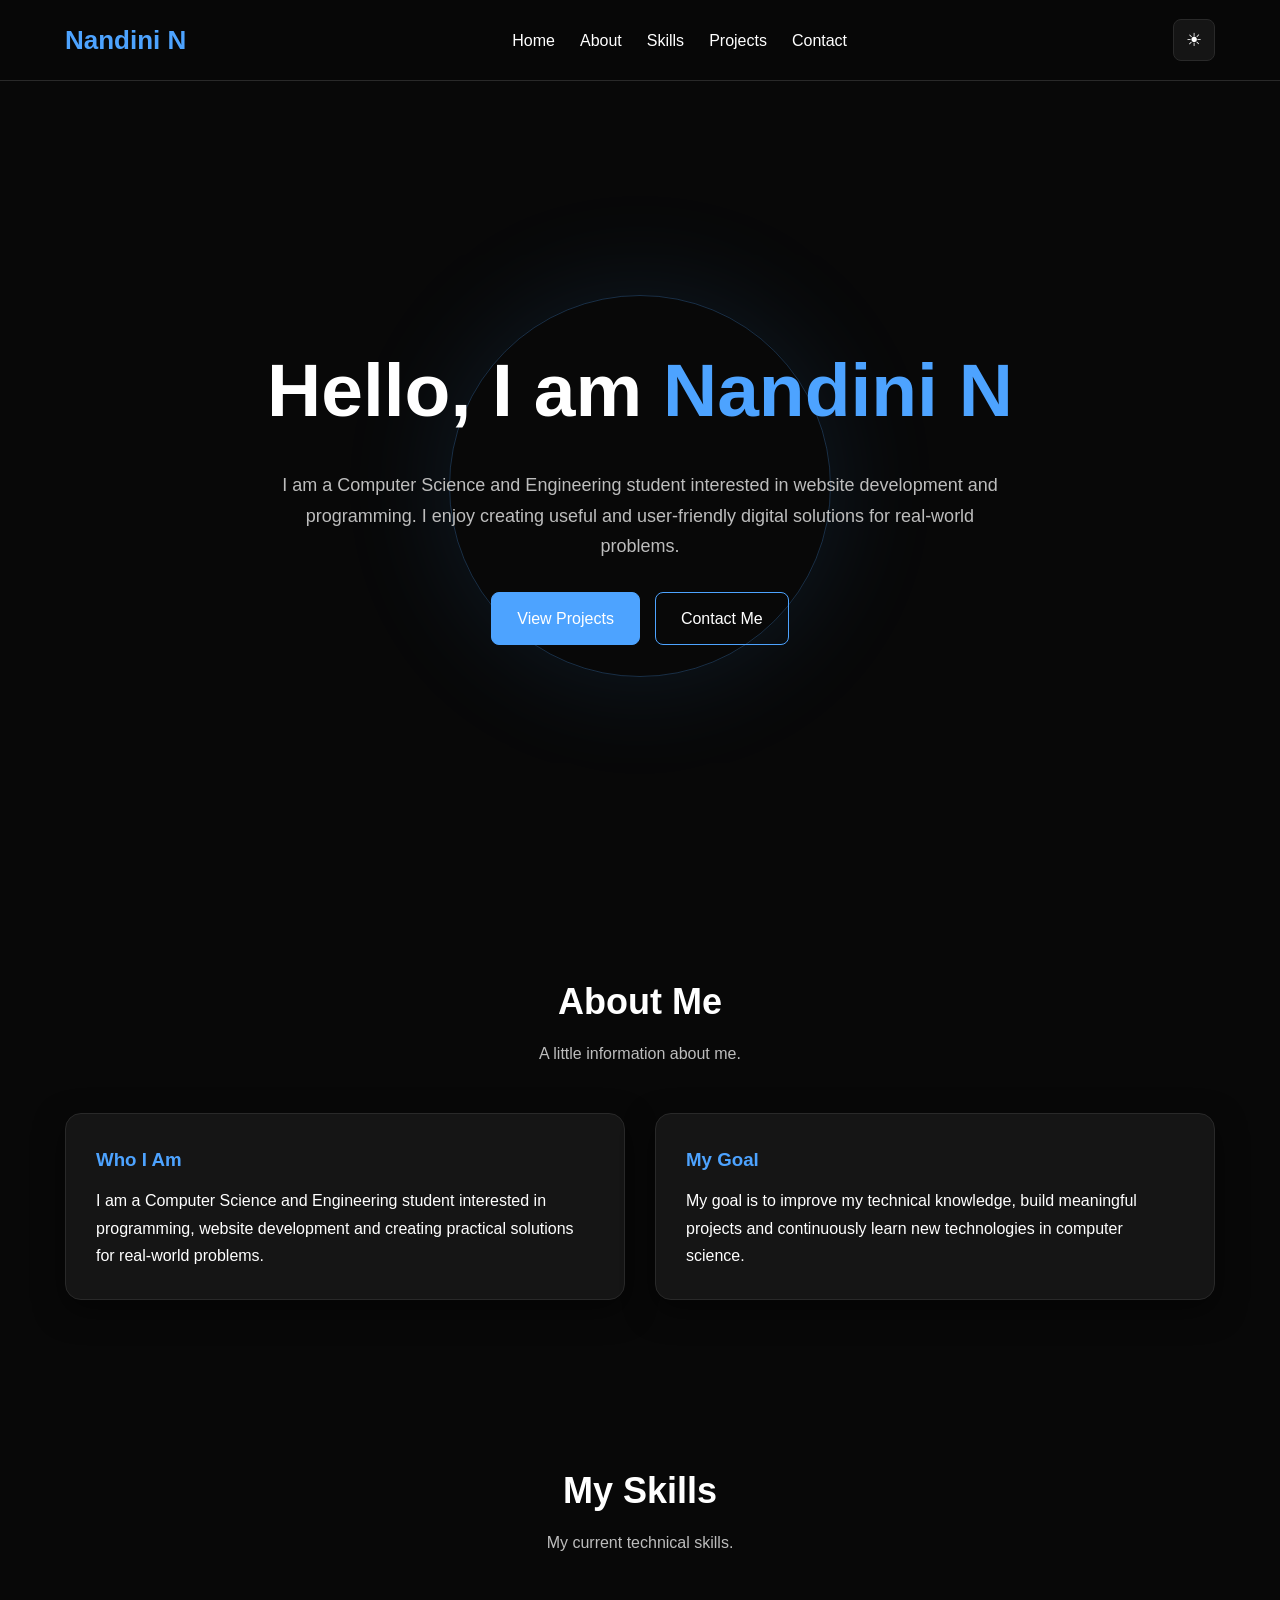
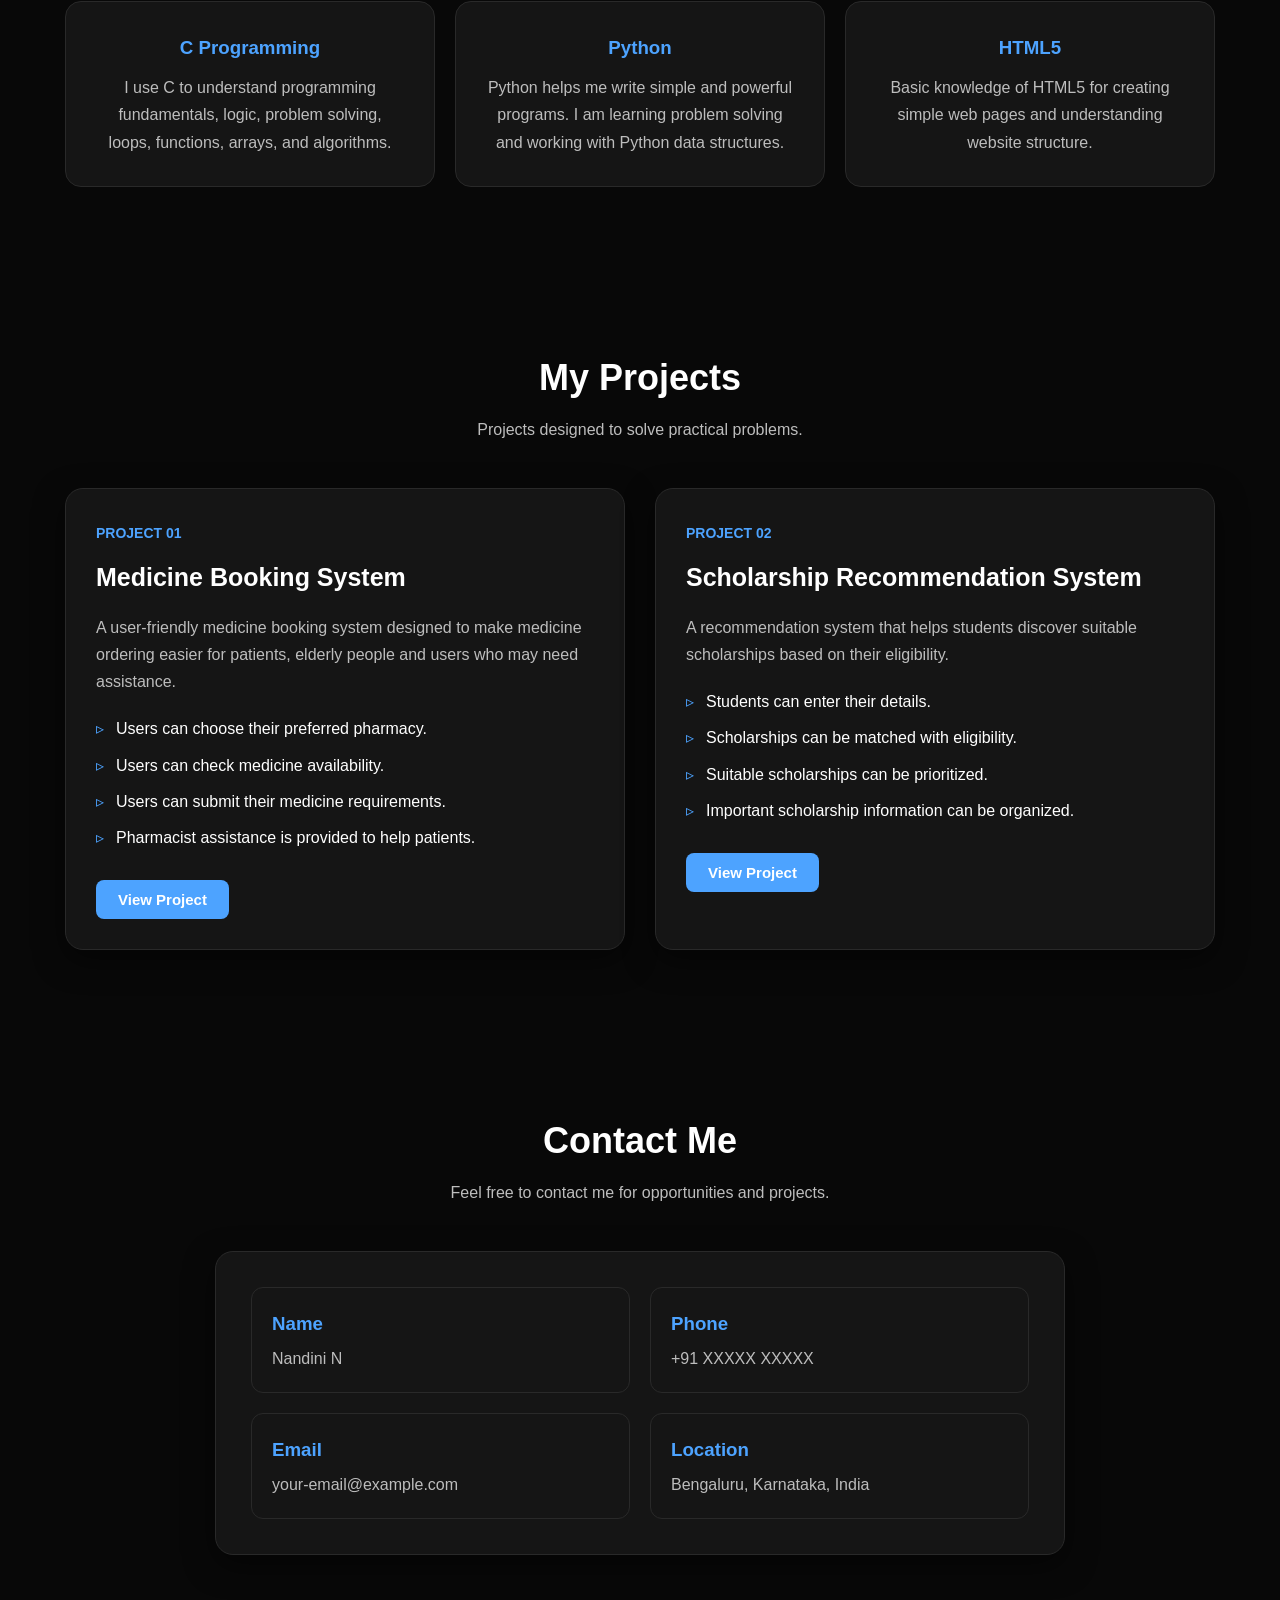
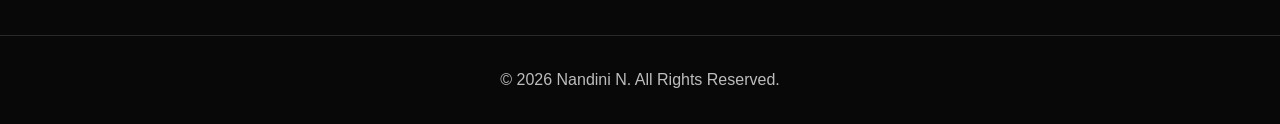
==== commit 0026e43f: "Add files via upload" ====
--- a/index.html
+++ b/index.html
@@ -2,26 +2,23 @@
 <html lang="en">
 
 <head>
-
     <meta charset="UTF-8">
 
     <meta name="viewport"
           content="width=device-width, initial-scale=1.0">
 
+    <meta name="description"
+          content="Nandini N - Computer Science and Engineering student portfolio">
+
     <title>Nandini N | Portfolio</title>
 
-    <link rel="stylesheet" href="style.css">
-
+    <link rel="stylesheet" href="css/style.css">
 </head>
 
-
 <body>
 
-
     <!-- HEADER -->
-
     <header>
-
         <nav class="navbar">
 
             <a href="#home" class="logo">
@@ -29,37 +26,29 @@
             </a>
 
             <div class="nav-links">
-
                 <a href="#home">Home</a>
-
                 <a href="#about">About</a>
-
                 <a href="#skills">Skills</a>
-
                 <a href="#projects">Projects</a>
-
                 <a href="#contact">Contact</a>
-
             </div>
 
             <button
                 class="theme-button"
-                id="themeButton">
-
+                id="themeButton"
+                type="button"
+                aria-label="Switch to light theme"
+                title="Switch theme">
                 ☀
-
             </button>
 
         </nav>
-
     </header>
 
 
     <main>
 
-
         <!-- HOME -->
-
         <section class="hero" id="home">
 
             <div class="hero-content">
@@ -80,16 +69,12 @@
 
                     <a href="#projects"
                        class="button primary-button">
-
                         View Projects
-
                     </a>
 
                     <a href="#contact"
                        class="button">
-
                         Contact Me
-
                     </a>
 
                 </div>
@@ -100,7 +85,6 @@
 
 
         <!-- ABOUT -->
-
         <section id="about">
 
             <div class="section-title">
@@ -112,7 +96,6 @@
                 </p>
 
             </div>
-
 
             <div class="about-grid">
 
@@ -148,7 +131,6 @@
 
 
         <!-- SKILLS -->
-
         <section id="skills">
 
             <div class="section-title">
@@ -166,14 +148,12 @@
 
                 <article class="skill-card">
 
-                    <h3>
-                        C Programming
-                    </h3>
-
-                    <p>
-                         I use C to understand programming
-                        fundamentals, logic, problem solving,
-                        loops, functions, arrays, and algorithms.
+                    <h3>C Programming</h3>
+
+                    <p>
+                        I use C to understand programming fundamentals,
+                        logic, problem solving, loops, functions,
+                        arrays, and algorithms.
                     </p>
 
                 </article>
@@ -184,9 +164,8 @@
                     <h3>Python</h3>
 
                     <p>
-                       Python helps me write simple and
-                        powerful programs. I am learning
-                        problem solving and working with
+                        Python helps me write simple and powerful programs.
+                        I am learning problem solving and working with
                         Python data structures.
                     </p>
 
@@ -198,9 +177,8 @@
                     <h3>HTML5</h3>
 
                     <p>
-                         Basic knowledge of HTML5 for 
-                         creating simple web pages and 
-                         understanding website structure.
+                        Basic knowledge of HTML5 for creating simple
+                        web pages and understanding website structure.
                     </p>
 
                 </article>
@@ -211,7 +189,6 @@
 
 
         <!-- PROJECTS -->
-
         <section id="projects">
 
             <div class="section-title">
@@ -227,9 +204,7 @@
 
             <div class="projects-grid">
 
-
                 <!-- PROJECT 1 -->
-
                 <article class="project-card">
 
                     <span class="project-number">
@@ -269,6 +244,7 @@
 
                     <button
                         class="view-project"
+                        type="button"
                         onclick="toggleProject('medicineDetails', this)">
 
                         View Project
@@ -346,7 +322,6 @@
 
 
                 <!-- PROJECT 2 -->
-
                 <article class="project-card">
 
                     <span class="project-number">
@@ -386,6 +361,7 @@
 
                     <button
                         class="view-project"
+                        type="button"
                         onclick="toggleProject('scholarshipDetails', this)">
 
                         View Project
@@ -465,7 +441,6 @@
 
 
         <!-- CONTACT -->
-
         <section id="contact">
 
             <div class="section-title">
@@ -530,7 +505,6 @@
 
 
     <!-- FOOTER -->
-
     <footer>
 
         <p>
@@ -538,10 +512,9 @@
         </p>
 
     </footer>
-    
-
-
-    <script src="script.js"></script>
+
+
+    <script src="js/script.js"></script>
 
 </body>
 
--- a/css/style.css
+++ b/css/style.css
@@ -0,0 +1,784 @@
+/* =========================
+   CSS VARIABLES
+========================= */
+
+:root {
+    --background: #080808;
+    --card: #151515;
+    --text: #ffffff;
+    --secondary: #bdbdbd;
+    --accent: #4da3ff;
+    --border: #292929;
+
+    --header-background: rgba(8, 8, 8, 0.94);
+
+    --shadow:
+        0 10px 30px rgba(0, 0, 0, 0.5);
+}
+
+
+/* LIGHT THEME */
+
+body.light {
+    --background: #ffffff;
+    --card: #f3f3f3;
+    --text: #111111;
+    --secondary: #555555;
+    --accent: #1769aa;
+    --border: #dddddd;
+
+    --header-background: rgba(255, 255, 255, 0.94);
+
+    --shadow:
+        0 10px 30px rgba(0, 0, 0, 0.12);
+}
+
+
+/* =========================
+   RESET
+========================= */
+
+* {
+    margin: 0;
+    padding: 0;
+    box-sizing: border-box;
+}
+
+
+html {
+    scroll-behavior: smooth;
+    scroll-padding-top: 80px;
+}
+
+
+body {
+    font-family: Arial, Helvetica, sans-serif;
+
+    background: var(--background);
+    color: var(--text);
+
+    line-height: 1.7;
+
+    transition:
+        background-color 0.4s ease,
+        color 0.4s ease;
+}
+
+
+a {
+    text-decoration: none;
+    color: inherit;
+}
+
+
+ul {
+    list-style: none;
+}
+
+
+/* =========================
+   HEADER
+========================= */
+
+header {
+    position: sticky;
+    top: 0;
+    z-index: 1000;
+
+    background: var(--header-background);
+
+    border-bottom: 1px solid var(--border);
+
+    backdrop-filter: blur(12px);
+
+    transition:
+        background-color 0.4s ease,
+        border-color 0.4s ease;
+}
+
+
+.navbar {
+    max-width: 1200px;
+
+    margin: auto;
+
+    padding: 18px 25px;
+
+    display: flex;
+
+    justify-content: space-between;
+
+    align-items: center;
+}
+
+
+.logo {
+    font-size: 26px;
+
+    font-weight: bold;
+
+    color: var(--accent);
+}
+
+
+.nav-links {
+    display: flex;
+
+    gap: 25px;
+}
+
+
+.nav-links a {
+    color: var(--text);
+
+    transition:
+        color 0.3s ease;
+}
+
+
+.nav-links a:hover {
+    color: var(--accent);
+}
+
+
+/* =========================
+   THEME BUTTON
+========================= */
+
+.theme-button {
+    border: 1px solid var(--border);
+
+    background: var(--card);
+
+    color: var(--text);
+
+    width: 42px;
+    height: 42px;
+
+    border-radius: 8px;
+
+    cursor: pointer;
+
+    font-size: 18px;
+
+    display: flex;
+
+    justify-content: center;
+
+    align-items: center;
+
+    transition:
+        background-color 0.3s ease,
+        color 0.3s ease,
+        border-color 0.3s ease,
+        transform 0.3s ease;
+}
+
+
+.theme-button:hover {
+    transform: scale(1.05);
+
+    border-color: var(--accent);
+}
+
+
+.theme-button:focus-visible {
+    outline: 3px solid var(--accent);
+
+    outline-offset: 3px;
+}
+
+
+/* =========================
+   HERO
+========================= */
+
+.hero {
+    min-height: 90vh;
+
+    max-width: 1200px;
+
+    margin: auto;
+
+    padding: 80px 25px;
+
+    display: grid;
+
+    place-items: center;
+
+    text-align: center;
+
+    position: relative;
+
+    overflow: hidden;
+}
+
+
+.hero::before {
+    content: "";
+
+    position: absolute;
+
+    width: 380px;
+    height: 380px;
+
+    border-radius: 50%;
+
+    border: 1px solid rgba(77, 163, 255, 0.25);
+
+    box-shadow:
+        0 0 120px rgba(77, 163, 255, 0.12);
+
+    animation:
+        floating 5s infinite alternate;
+}
+
+
+.hero-content {
+    position: relative;
+
+    z-index: 2;
+}
+
+
+.hero h1 {
+    font-size: clamp(40px, 7vw, 75px);
+
+    margin-bottom: 15px;
+}
+
+
+.hero h1 span {
+    color: var(--accent);
+}
+
+
+.hero p {
+    max-width: 720px;
+
+    margin: auto;
+
+    color: var(--secondary);
+
+    font-size: 18px;
+}
+
+
+.hero-buttons {
+    margin-top: 30px;
+
+    display: flex;
+
+    justify-content: center;
+
+    gap: 15px;
+
+    flex-wrap: wrap;
+}
+
+
+.button {
+    display: inline-block;
+
+    padding: 12px 25px;
+
+    border: 1px solid var(--accent);
+
+    border-radius: 8px;
+
+    transition:
+        transform 0.3s ease,
+        box-shadow 0.3s ease;
+}
+
+
+.primary-button {
+    background: var(--accent);
+
+    color: white;
+}
+
+
+.button:hover {
+    transform: translateY(-4px);
+
+    box-shadow:
+        0 8px 20px rgba(77, 163, 255, 0.25);
+}
+
+
+/* =========================
+   COMMON SECTION
+========================= */
+
+section {
+    max-width: 1200px;
+
+    margin: auto;
+
+    padding: 80px 25px;
+}
+
+
+.section-title {
+    text-align: center;
+
+    margin-bottom: 45px;
+}
+
+
+.section-title h2 {
+    font-size: 36px;
+
+    margin-bottom: 8px;
+}
+
+
+.section-title p {
+    color: var(--secondary);
+}
+
+
+/* =========================
+   ABOUT
+========================= */
+
+.about-grid {
+    display: grid;
+
+    grid-template-columns: 1fr 1fr;
+
+    gap: 30px;
+}
+
+
+.about-card {
+    background: var(--card);
+
+    border: 1px solid var(--border);
+
+    border-radius: 16px;
+
+    padding: 30px;
+
+    box-shadow: var(--shadow);
+
+    transition:
+        background-color 0.4s ease,
+        border-color 0.4s ease;
+}
+
+
+.about-card h3 {
+    color: var(--accent);
+
+    margin-bottom: 12px;
+}
+
+
+/* =========================
+   SKILLS
+========================= */
+
+.skills-grid {
+    display: grid;
+
+    grid-template-columns: repeat(3, 1fr);
+
+    gap: 20px;
+}
+
+
+.skill-card {
+    background: var(--card);
+
+    border: 1px solid var(--border);
+
+    border-radius: 16px;
+
+    padding: 30px;
+
+    text-align: center;
+
+    transition:
+        transform 0.3s ease,
+        border-color 0.3s ease,
+        background-color 0.4s ease;
+}
+
+
+.skill-card:hover {
+    transform: translateY(-8px);
+
+    border-color: var(--accent);
+}
+
+
+.skill-card h3 {
+    color: var(--accent);
+
+    margin-bottom: 10px;
+}
+
+
+.skill-card p {
+    color: var(--secondary);
+}
+
+
+/* =========================
+   PROJECTS
+========================= */
+
+.projects-grid {
+    display: grid;
+
+    grid-template-columns: repeat(2, 1fr);
+
+    gap: 30px;
+}
+
+
+.project-card {
+    background: var(--card);
+
+    border: 1px solid var(--border);
+
+    border-radius: 18px;
+
+    padding: 30px;
+
+    box-shadow: var(--shadow);
+
+    transition:
+        transform 0.3s ease,
+        border-color 0.3s ease,
+        background-color 0.4s ease;
+}
+
+
+.project-card:hover {
+    transform: translateY(-7px);
+
+    border-color: var(--accent);
+}
+
+
+.project-number {
+    color: var(--accent);
+
+    font-size: 14px;
+
+    font-weight: bold;
+}
+
+
+.project-card h3 {
+    font-size: 25px;
+
+    margin: 10px 0 15px;
+}
+
+
+.project-card > p {
+    color: var(--secondary);
+}
+
+
+.project-card ul {
+    margin-top: 20px;
+}
+
+
+.project-card li {
+    margin-bottom: 9px;
+
+    padding-left: 20px;
+
+    position: relative;
+}
+
+
+.project-card li::before {
+    content: "▹";
+
+    position: absolute;
+
+    left: 0;
+
+    color: var(--accent);
+}
+
+
+/* =========================
+   VIEW PROJECT BUTTON
+========================= */
+
+.view-project {
+    margin-top: 20px;
+
+    padding: 11px 22px;
+
+    background: var(--accent);
+
+    color: white;
+
+    border: none;
+
+    border-radius: 8px;
+
+    cursor: pointer;
+
+    font-size: 15px;
+
+    font-weight: bold;
+
+    transition:
+        transform 0.3s ease,
+        box-shadow 0.3s ease;
+}
+
+
+.view-project:hover {
+    transform: translateY(-3px);
+
+    box-shadow:
+        0 8px 20px rgba(77, 163, 255, 0.25);
+}
+
+
+.view-project:focus-visible {
+    outline: 3px solid var(--accent);
+
+    outline-offset: 3px;
+}
+
+
+/* =========================
+   PROJECT DETAILS
+========================= */
+
+.project-details {
+    display: none;
+
+    margin-top: 25px;
+
+    padding-top: 25px;
+
+    border-top: 1px solid var(--border);
+}
+
+
+.project-details.show {
+    display: block;
+
+    animation:
+        showDetails 0.4s ease;
+}
+
+
+.project-details h4 {
+    color: var(--accent);
+
+    margin-top: 18px;
+
+    margin-bottom: 7px;
+}
+
+
+.project-details p {
+    color: var(--secondary);
+}
+
+
+/* =========================
+   CONTACT
+========================= */
+
+.contact-box {
+    max-width: 850px;
+
+    margin: auto;
+
+    background: var(--card);
+
+    border: 1px solid var(--border);
+
+    border-radius: 18px;
+
+    padding: 35px;
+
+    display: grid;
+
+    grid-template-columns: repeat(2, 1fr);
+
+    gap: 20px;
+
+    box-shadow: var(--shadow);
+}
+
+
+.contact-item {
+    padding: 20px;
+
+    border: 1px solid var(--border);
+
+    border-radius: 12px;
+}
+
+
+.contact-item h3 {
+    color: var(--accent);
+
+    margin-bottom: 5px;
+}
+
+
+.contact-item p {
+    color: var(--secondary);
+
+    word-break: break-word;
+}
+
+
+/* =========================
+   FOOTER
+========================= */
+
+footer {
+    text-align: center;
+
+    padding: 30px 20px;
+
+    border-top: 1px solid var(--border);
+
+    color: var(--secondary);
+}
+
+
+/* =========================
+   ANIMATIONS
+========================= */
+
+@keyframes floating {
+
+    from {
+        transform: translateY(-10px);
+    }
+
+    to {
+        transform: translateY(25px);
+    }
+}
+
+
+@keyframes showDetails {
+
+    from {
+        opacity: 0;
+
+        transform: translateY(-10px);
+    }
+
+    to {
+        opacity: 1;
+
+        transform: translateY(0);
+    }
+}
+
+
+/* =========================
+   TABLET
+========================= */
+
+@media (max-width: 800px) {
+
+    .about-grid,
+    .projects-grid {
+        grid-template-columns: 1fr;
+    }
+
+
+    .skills-grid {
+        grid-template-columns: 1fr 1fr;
+    }
+
+
+    .contact-box {
+        grid-template-columns: 1fr;
+    }
+
+
+    .nav-links {
+        gap: 12px;
+    }
+}
+
+
+/* =========================
+   MOBILE
+========================= */
+
+@media (max-width: 600px) {
+
+    .navbar {
+        padding: 15px;
+    }
+
+
+    .logo {
+        font-size: 21px;
+    }
+
+
+    .nav-links {
+        display: none;
+    }
+
+
+    .hero {
+        min-height: 80vh;
+
+        padding: 60px 20px;
+    }
+
+
+    .hero p {
+        font-size: 16px;
+    }
+
+
+    section {
+        padding: 60px 20px;
+    }
+
+
+    .section-title h2 {
+        font-size: 30px;
+    }
+
+
+    .skills-grid {
+        grid-template-columns: 1fr;
+    }
+
+
+    .contact-box {
+        padding: 20px;
+    }
+
+
+    .hero-buttons {
+        flex-direction: column;
+
+        align-items: center;
+    }
+
+
+    .button {
+        width: 100%;
+
+        max-width: 250px;
+    }
+}
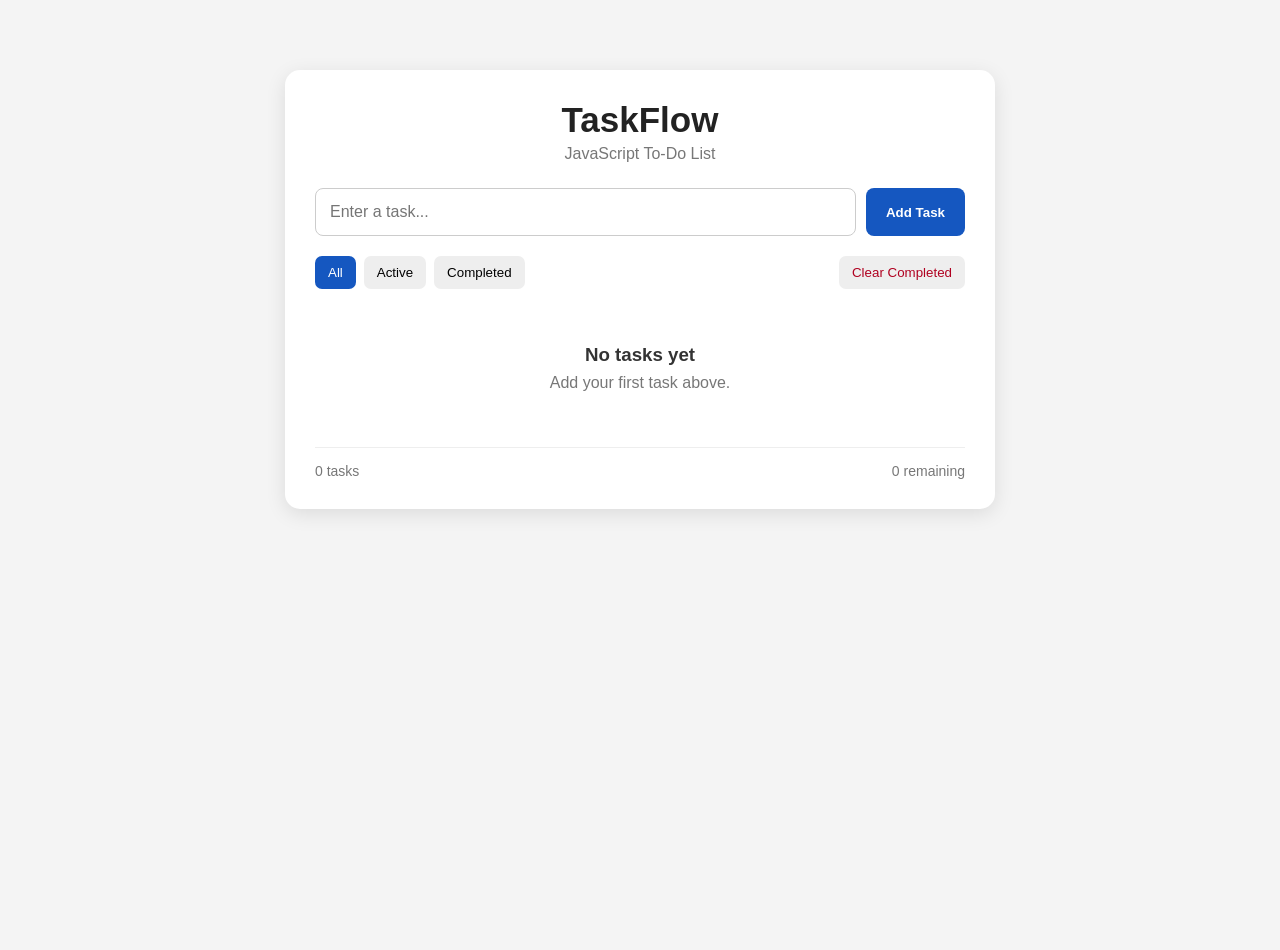
==== commit 89df9801: "Add files via upload" ====
--- a/index.html
+++ b/index.html
@@ -1,521 +1,71 @@
 <!DOCTYPE html>
 <html lang="en">
-
 <head>
     <meta charset="UTF-8">
-
-    <meta name="viewport"
-          content="width=device-width, initial-scale=1.0">
-
-    <meta name="description"
-          content="Nandini N - Computer Science and Engineering student portfolio">
-
-    <title>Nandini N | Portfolio</title>
-
-    <link rel="stylesheet" href="css/style.css">
+    <meta name="viewport" content="width=device-width, initial-scale=1.0">
+    <title>TaskFlow - To-Do List</title>
+    <link rel="stylesheet" href="style.css">
 </head>
 
 <body>
 
-    <!-- HEADER -->
-    <header>
-        <nav class="navbar">
+    <div class="container">
 
-            <a href="#home" class="logo">
-                Nandini N
-            </a>
+        <div class="todo-app">
 
-            <div class="nav-links">
-                <a href="#home">Home</a>
-                <a href="#about">About</a>
-                <a href="#skills">Skills</a>
-                <a href="#projects">Projects</a>
-                <a href="#contact">Contact</a>
+            <h1>TaskFlow</h1>
+            <p class="subtitle">JavaScript To-Do List</p>
+
+            <!-- Add Task -->
+            <form id="todoForm">
+                <input 
+                    type="text" 
+                    id="todoInput" 
+                    placeholder="Enter a task..."
+                    required
+                >
+                <button type="submit">Add Task</button>
+            </form>
+
+            <!-- Filters -->
+            <div class="filters">
+                <button class="filter active" data-filter="all">
+                    All
+                </button>
+
+                <button class="filter" data-filter="active">
+                    Active
+                </button>
+
+                <button class="filter" data-filter="completed">
+                    Completed
+                </button>
+
+                <button id="clearCompleted">
+                    Clear Completed
+                </button>
             </div>
 
-            <button
-                class="theme-button"
-                id="themeButton"
-                type="button"
-                aria-label="Switch to light theme"
-                title="Switch theme">
-                ☀
-            </button>
+            <!-- Task List -->
+            <ul id="todoList"></ul>
 
-        </nav>
-    </header>
-
-
-    <main>
-
-        <!-- HOME -->
-        <section class="hero" id="home">
-
-            <div class="hero-content">
-
-                <h1>
-                    Hello, I am
-                    <span>Nandini N</span>
-                </h1>
-
-                <p>
-                    I am a Computer Science and Engineering student
-                    interested in website development and programming.
-                    I enjoy creating useful and user-friendly digital
-                    solutions for real-world problems.
-                </p>
-
-                <div class="hero-buttons">
-
-                    <a href="#projects"
-                       class="button primary-button">
-                        View Projects
-                    </a>
-
-                    <a href="#contact"
-                       class="button">
-                        Contact Me
-                    </a>
-
-                </div>
-
+            <!-- Empty Message -->
+            <div id="emptyMessage">
+                <h3>No tasks yet</h3>
+                <p>Add your first task above.</p>
             </div>
 
-        </section>
-
-
-        <!-- ABOUT -->
-        <section id="about">
-
-            <div class="section-title">
-
-                <h2>About Me</h2>
-
-                <p>
-                    A little information about me.
-                </p>
-
+            <!-- Footer -->
+            <div class="footer">
+                <span id="taskCount">0 tasks</span>
+                <span id="remainingCount">0 remaining</span>
             </div>
 
-            <div class="about-grid">
+        </div>
 
-                <article class="about-card">
+    </div>
 
-                    <h3>Who I Am</h3>
-
-                    <p>
-                        I am a Computer Science and Engineering student
-                        interested in programming, website development
-                        and creating practical solutions for real-world
-                        problems.
-                    </p>
-
-                </article>
-
-
-                <article class="about-card">
-
-                    <h3>My Goal</h3>
-
-                    <p>
-                        My goal is to improve my technical knowledge,
-                        build meaningful projects and continuously learn
-                        new technologies in computer science.
-                    </p>
-
-                </article>
-
-            </div>
-
-        </section>
-
-
-        <!-- SKILLS -->
-        <section id="skills">
-
-            <div class="section-title">
-
-                <h2>My Skills</h2>
-
-                <p>
-                    My current technical skills.
-                </p>
-
-            </div>
-
-
-            <div class="skills-grid">
-
-                <article class="skill-card">
-
-                    <h3>C Programming</h3>
-
-                    <p>
-                        I use C to understand programming fundamentals,
-                        logic, problem solving, loops, functions,
-                        arrays, and algorithms.
-                    </p>
-
-                </article>
-
-
-                <article class="skill-card">
-
-                    <h3>Python</h3>
-
-                    <p>
-                        Python helps me write simple and powerful programs.
-                        I am learning problem solving and working with
-                        Python data structures.
-                    </p>
-
-                </article>
-
-
-                <article class="skill-card">
-
-                    <h3>HTML5</h3>
-
-                    <p>
-                        Basic knowledge of HTML5 for creating simple
-                        web pages and understanding website structure.
-                    </p>
-
-                </article>
-
-            </div>
-
-        </section>
-
-
-        <!-- PROJECTS -->
-        <section id="projects">
-
-            <div class="section-title">
-
-                <h2>My Projects</h2>
-
-                <p>
-                    Projects designed to solve practical problems.
-                </p>
-
-            </div>
-
-
-            <div class="projects-grid">
-
-                <!-- PROJECT 1 -->
-                <article class="project-card">
-
-                    <span class="project-number">
-                        PROJECT 01
-                    </span>
-
-                    <h3>
-                        Medicine Booking System
-                    </h3>
-
-                    <p>
-                        A user-friendly medicine booking system designed
-                        to make medicine ordering easier for patients,
-                        elderly people and users who may need assistance.
-                    </p>
-
-                    <ul>
-
-                        <li>
-                            Users can choose their preferred pharmacy.
-                        </li>
-
-                        <li>
-                            Users can check medicine availability.
-                        </li>
-
-                        <li>
-                            Users can submit their medicine requirements.
-                        </li>
-
-                        <li>
-                            Pharmacist assistance is provided to help patients.
-                        </li>
-
-                    </ul>
-
-
-                    <button
-                        class="view-project"
-                        type="button"
-                        onclick="toggleProject('medicineDetails', this)">
-
-                        View Project
-
-                    </button>
-
-
-                    <div
-                        class="project-details"
-                        id="medicineDetails">
-
-                        <h4>Purpose</h4>
-
-                        <p>
-                            The project aims to make medicine ordering
-                            easier and more accessible for patients,
-                            elderly people and users who require
-                            additional support.
-                        </p>
-
-
-                        <h4>Pharmacy Selection</h4>
-
-                        <p>
-                            Users can select the pharmacy they prefer
-                            instead of being restricted to a single pharmacy.
-                        </p>
-
-
-                        <h4>Medicine Availability</h4>
-
-                        <p>
-                            Users can check whether the required medicine
-                            is available at the selected pharmacy.
-                        </p>
-
-
-                        <h4>Patient Assistance</h4>
-
-                        <p>
-                            The system is designed with simple interaction
-                            so patients can easily communicate their
-                            medicine requirements.
-                        </p>
-
-
-                        <h4>Pharmacist Guidance</h4>
-
-                        <p>
-                            The pharmacist can assist the patient by
-                            providing information about the medicines
-                            and explaining how they should be taken.
-                        </p>
-
-
-                        <h4>Voice Assistance</h4>
-
-                        <p>
-                            A voice assistance concept can make the system
-                            easier to use for people who find typing difficult.
-                        </p>
-
-
-                        <h4>Main Benefit</h4>
-
-                        <p>
-                            The system provides a convenient connection
-                            between patients and pharmacies while making
-                            medicine booking simpler.
-                        </p>
-
-                    </div>
-
-                </article>
-
-
-                <!-- PROJECT 2 -->
-                <article class="project-card">
-
-                    <span class="project-number">
-                        PROJECT 02
-                    </span>
-
-                    <h3>
-                        Scholarship Recommendation System
-                    </h3>
-
-                    <p>
-                        A recommendation system that helps students
-                        discover suitable scholarships based on their
-                        eligibility.
-                    </p>
-
-                    <ul>
-
-                        <li>
-                            Students can enter their details.
-                        </li>
-
-                        <li>
-                            Scholarships can be matched with eligibility.
-                        </li>
-
-                        <li>
-                            Suitable scholarships can be prioritized.
-                        </li>
-
-                        <li>
-                            Important scholarship information can be organized.
-                        </li>
-
-                    </ul>
-
-
-                    <button
-                        class="view-project"
-                        type="button"
-                        onclick="toggleProject('scholarshipDetails', this)">
-
-                        View Project
-
-                    </button>
-
-
-                    <div
-                        class="project-details"
-                        id="scholarshipDetails">
-
-                        <h4>Purpose</h4>
-
-                        <p>
-                            The project helps students find suitable
-                            scholarship opportunities without having
-                            to search through many different sources.
-                        </p>
-
-
-                        <h4>Eligibility Checking</h4>
-
-                        <p>
-                            Student information can be used to identify
-                            scholarships for which the student may be eligible.
-                        </p>
-
-
-                        <h4>Personalized Recommendation</h4>
-
-                        <p>
-                            Suitable scholarships are recommended according
-                            to the student's eligibility and provided details.
-                        </p>
-
-
-                        <h4>Priority Listing</h4>
-
-                        <p>
-                            Scholarships can be displayed according to
-                            eligibility and priority so students can focus
-                            on the most relevant opportunities first.
-                        </p>
-
-
-                        <h4>Easy Scholarship Search</h4>
-
-                        <p>
-                            The system reduces the time and effort required
-                            to search for suitable scholarships.
-                        </p>
-
-
-                        <h4>Application Information</h4>
-
-                        <p>
-                            Important scholarship details and application
-                            requirements can be presented clearly in one place.
-                        </p>
-
-
-                        <h4>Main Benefit</h4>
-
-                        <p>
-                            The system helps students discover relevant
-                            scholarship opportunities more efficiently
-                            and makes the search process easier.
-                        </p>
-
-                    </div>
-
-                </article>
-
-            </div>
-
-        </section>
-
-
-        <!-- CONTACT -->
-        <section id="contact">
-
-            <div class="section-title">
-
-                <h2>Contact Me</h2>
-
-                <p>
-                    Feel free to contact me for opportunities and projects.
-                </p>
-
-            </div>
-
-
-            <div class="contact-box">
-
-                <div class="contact-item">
-
-                    <h3>Name</h3>
-
-                    <p>Nandini N</p>
-
-                </div>
-
-
-                <div class="contact-item">
-
-                    <h3>Phone</h3>
-
-                    <p>
-                        +91 XXXXX XXXXX
-                    </p>
-
-                </div>
-
-
-                <div class="contact-item">
-
-                    <h3>Email</h3>
-
-                    <p>
-                        your-email@example.com
-                    </p>
-
-                </div>
-
-
-                <div class="contact-item">
-
-                    <h3>Location</h3>
-
-                    <p>
-                        Bengaluru, Karnataka, India
-                    </p>
-
-                </div>
-
-            </div>
-
-        </section>
-
-    </main>
-
-
-    <!-- FOOTER -->
-    <footer>
-
-        <p>
-            © 2026 Nandini N. All Rights Reserved.
-        </p>
-
-    </footer>
-
-
-    <script src="js/script.js"></script>
+    <script src="script.js"></script>
 
 </body>
-
 </html>
--- a/style.css
+++ b/style.css
@@ -0,0 +1,241 @@
+* {
+    margin: 0;
+    padding: 0;
+    box-sizing: border-box;
+}
+
+body {
+    font-family: Arial, sans-serif;
+    background: #f4f4f4;
+    color: #222;
+    min-height: 100vh;
+}
+
+.container {
+    width: 100%;
+    max-width: 750px;
+    margin: 50px auto;
+    padding: 20px;
+}
+
+.todo-app {
+    background: white;
+    padding: 30px;
+    border-radius: 15px;
+    box-shadow: 0 5px 20px rgba(0, 0, 0, 0.1);
+}
+
+h1 {
+    text-align: center;
+    font-size: 35px;
+    margin-bottom: 5px;
+}
+
+.subtitle {
+    text-align: center;
+    color: #777;
+    margin-bottom: 25px;
+}
+
+/* Add Task Form */
+
+#todoForm {
+    display: flex;
+    gap: 10px;
+    margin-bottom: 20px;
+}
+
+#todoInput {
+    flex: 1;
+    padding: 14px;
+    border: 1px solid #ccc;
+    border-radius: 8px;
+    font-size: 16px;
+    outline: none;
+}
+
+#todoInput:focus {
+    border-color: #1557c0;
+}
+
+#todoForm button {
+    padding: 14px 20px;
+    border: none;
+    background: #1557c0;
+    color: white;
+    border-radius: 8px;
+    cursor: pointer;
+    font-weight: bold;
+}
+
+#todoForm button:hover {
+    background: #0d46a0;
+}
+
+/* Filters */
+
+.filters {
+    display: flex;
+    gap: 8px;
+    flex-wrap: wrap;
+    margin-bottom: 15px;
+}
+
+.filters button {
+    padding: 9px 13px;
+    border: none;
+    border-radius: 7px;
+    cursor: pointer;
+    background: #eeeeee;
+}
+
+.filters button:hover {
+    background: #dddddd;
+}
+
+.filters .active {
+    background: #1557c0;
+    color: white;
+}
+
+#clearCompleted {
+    margin-left: auto;
+    color: #b00020;
+}
+
+/* Task List */
+
+#todoList {
+    list-style: none;
+}
+
+.todo-item {
+    display: flex;
+    align-items: center;
+    gap: 12px;
+    padding: 15px 5px;
+    border-bottom: 1px solid #eee;
+}
+
+.todo-check {
+    width: 20px;
+    height: 20px;
+    cursor: pointer;
+}
+
+.todo-text {
+    flex: 1;
+    font-size: 16px;
+    word-break: break-word;
+}
+
+/* Completed Task */
+
+.todo-item.completed .todo-text {
+    text-decoration: line-through;
+    color: #888;
+}
+
+/* Action Buttons */
+
+.actions {
+    display: flex;
+    gap: 5px;
+}
+
+.action-btn {
+    border: none;
+    padding: 7px 10px;
+    border-radius: 6px;
+    cursor: pointer;
+    background: #eeeeee;
+}
+
+.action-btn:hover {
+    background: #dddddd;
+}
+
+.delete-btn:hover {
+    color: red;
+}
+
+/* Edit Input */
+
+.edit-input {
+    flex: 1;
+    padding: 8px;
+    border: 1px solid #1557c0;
+    border-radius: 6px;
+    font-size: 15px;
+}
+
+/* Empty Message */
+
+#emptyMessage {
+    text-align: center;
+    padding: 40px 10px;
+    color: #777;
+}
+
+#emptyMessage h3 {
+    color: #333;
+    margin-bottom: 8px;
+}
+
+.hidden {
+    display: none !important;
+}
+
+/* Footer */
+
+.footer {
+    display: flex;
+    justify-content: space-between;
+    margin-top: 15px;
+    padding-top: 15px;
+    border-top: 1px solid #eee;
+    color: #777;
+    font-size: 14px;
+}
+
+/* Mobile */
+
+@media (max-width: 600px) {
+
+    .container {
+        margin: 20px auto;
+        padding: 10px;
+    }
+
+    .todo-app {
+        padding: 20px;
+    }
+
+    #todoForm {
+        flex-direction: column;
+    }
+
+    #todoForm button {
+        width: 100%;
+    }
+
+    .filters {
+        flex-direction: column;
+    }
+
+    .filters button {
+        width: 100%;
+    }
+
+    #clearCompleted {
+        margin-left: 0;
+    }
+
+    .todo-item {
+        align-items: flex-start;
+    }
+
+    .actions {
+        flex-direction: column;
+    }
+}
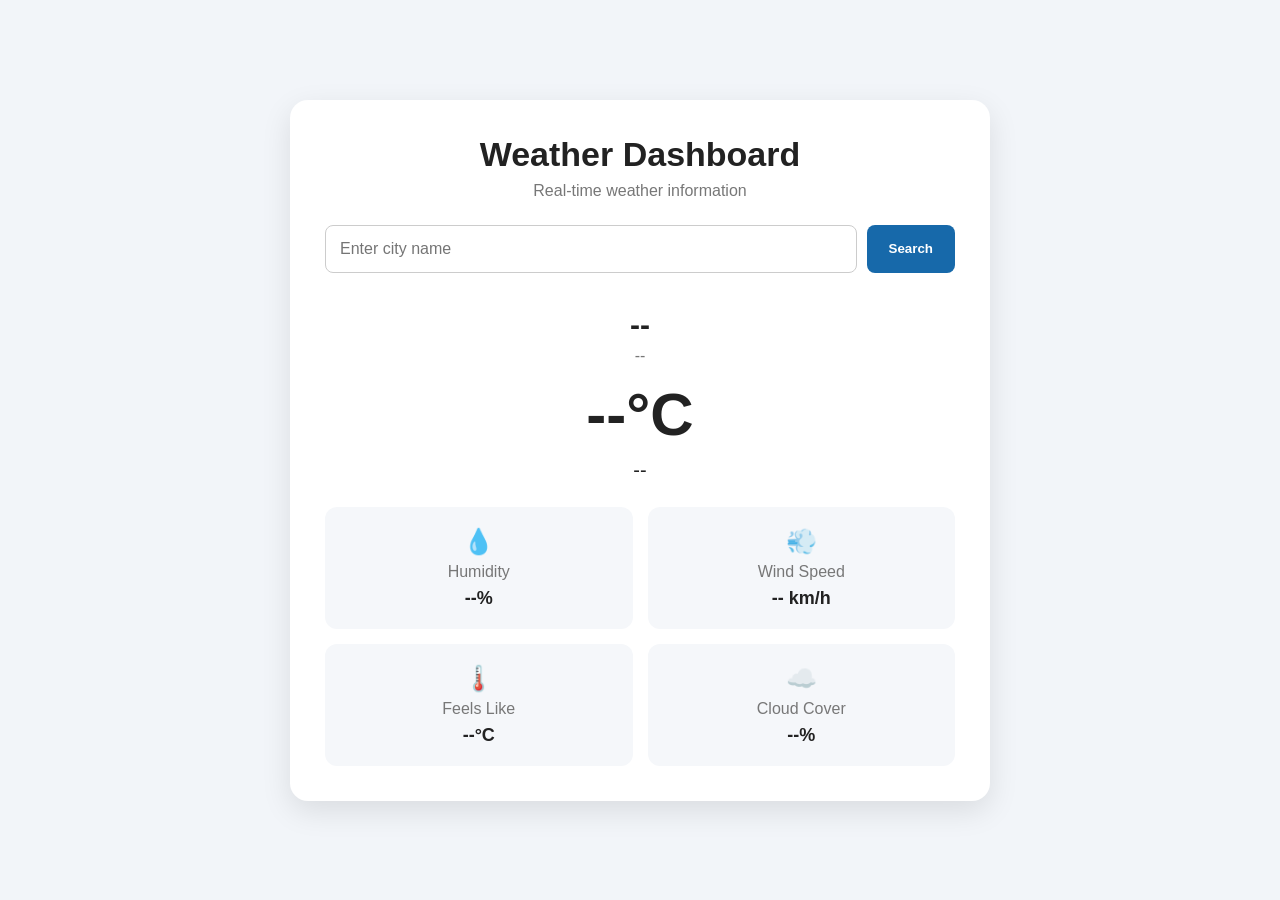
==== commit e943788e: "Add files via upload" ====
--- a/index.html
+++ b/index.html
@@ -3,7 +3,9 @@
 <head>
     <meta charset="UTF-8">
     <meta name="viewport" content="width=device-width, initial-scale=1.0">
-    <title>TaskFlow - To-Do List</title>
+
+    <title>Weather Dashboard</title>
+
     <link rel="stylesheet" href="style.css">
 </head>
 
@@ -11,54 +13,79 @@
 
     <div class="container">
 
-        <div class="todo-app">
+        <div class="weather-card">
 
-            <h1>TaskFlow</h1>
-            <p class="subtitle">JavaScript To-Do List</p>
+            <h1>Weather Dashboard</h1>
 
-            <!-- Add Task -->
-            <form id="todoForm">
-                <input 
-                    type="text" 
-                    id="todoInput" 
-                    placeholder="Enter a task..."
+            <p class="subtitle">
+                Real-time weather information
+            </p>
+
+            <!-- Search -->
+            <form id="searchForm">
+
+                <input
+                    type="text"
+                    id="cityInput"
+                    placeholder="Enter city name"
                     required
                 >
-                <button type="submit">Add Task</button>
+
+                <button type="submit">
+                    Search
+                </button>
+
             </form>
 
-            <!-- Filters -->
-            <div class="filters">
-                <button class="filter active" data-filter="all">
-                    All
-                </button>
+            <!-- Loading -->
+            <p id="loading" class="loading">
+                Loading...
+            </p>
 
-                <button class="filter" data-filter="active">
-                    Active
-                </button>
+            <!-- Error -->
+            <div id="errorMessage" class="error"></div>
 
-                <button class="filter" data-filter="completed">
-                    Completed
-                </button>
+            <!-- Weather Result -->
+            <div id="weatherResult" class="weather-result">
 
-                <button id="clearCompleted">
-                    Clear Completed
-                </button>
-            </div>
+                <h2 id="cityName">--</h2>
 
-            <!-- Task List -->
-            <ul id="todoList"></ul>
+                <p id="date">--</p>
 
-            <!-- Empty Message -->
-            <div id="emptyMessage">
-                <h3>No tasks yet</h3>
-                <p>Add your first task above.</p>
-            </div>
+                <div class="temperature">
+                    <span id="temperature">--</span>°C
+                </div>
 
-            <!-- Footer -->
-            <div class="footer">
-                <span id="taskCount">0 tasks</span>
-                <span id="remainingCount">0 remaining</span>
+                <p id="condition">--</p>
+
+                <div class="weather-details">
+
+                    <div class="detail">
+                        <span>💧</span>
+                        <p>Humidity</p>
+                        <strong id="humidity">--%</strong>
+                    </div>
+
+                    <div class="detail">
+                        <span>💨</span>
+                        <p>Wind Speed</p>
+                        <strong id="windSpeed">-- km/h</strong>
+                    </div>
+
+                    <div class="detail">
+                        <span>🌡️</span>
+                        <p>Feels Like</p>
+                        <strong id="feelsLike">--°C</strong>
+                    </div>
+
+                    <div class="detail">
+                        <span>☁️</span>
+                        <p>Cloud Cover</p>
+                        <strong id="cloudCover">--%</strong>
+                    </div>
+
+                </div>
+
             </div>
 
         </div>
--- a/style.css
+++ b/style.css
@@ -6,236 +6,230 @@
 
 body {
     font-family: Arial, sans-serif;
-    background: #f4f4f4;
+
+    background: #f2f5f9;
+
     color: #222;
+
     min-height: 100vh;
+
+    display: flex;
+
+    justify-content: center;
+
+    align-items: center;
+
+    padding: 20px;
 }
 
 .container {
     width: 100%;
-    max-width: 750px;
-    margin: 50px auto;
+
+    max-width: 700px;
+}
+
+.weather-card {
+    background: white;
+
+    padding: 35px;
+
+    border-radius: 18px;
+
+    box-shadow:
+        0 10px 30px rgba(0, 0, 0, 0.1);
+}
+
+h1 {
+    text-align: center;
+
+    font-size: 34px;
+
+    margin-bottom: 8px;
+}
+
+.subtitle {
+    text-align: center;
+
+    color: #777;
+
+    margin-bottom: 25px;
+}
+
+
+/* Search */
+
+#searchForm {
+    display: flex;
+
+    gap: 10px;
+
+    margin-bottom: 25px;
+}
+
+#cityInput {
+    flex: 1;
+
+    padding: 14px;
+
+    font-size: 16px;
+
+    border: 1px solid #ccc;
+
+    border-radius: 8px;
+
+    outline: none;
+}
+
+#cityInput:focus {
+    border-color: #1769aa;
+}
+
+#searchForm button {
+    padding: 14px 22px;
+
+    border: none;
+
+    border-radius: 8px;
+
+    background: #1769aa;
+
+    color: white;
+
+    font-weight: bold;
+
+    cursor: pointer;
+}
+
+#searchForm button:hover {
+    background: #0d527f;
+}
+
+
+/* Loading */
+
+.loading {
+    text-align: center;
+
+    color: #1769aa;
+
+    display: none;
+
+    margin: 15px;
+}
+
+
+/* Error */
+
+.error {
+    text-align: center;
+
+    color: #c62828;
+
+    background: #ffebee;
+
+    padding: 10px;
+
+    border-radius: 8px;
+
+    margin-bottom: 15px;
+
+    display: none;
+}
+
+
+/* Weather */
+
+.weather-result {
+    text-align: center;
+
+    padding-top: 10px;
+}
+
+.weather-result h2 {
+    font-size: 30px;
+
+    margin-bottom: 5px;
+}
+
+#date {
+    color: #777;
+
+    margin-bottom: 15px;
+}
+
+.temperature {
+    font-size: 60px;
+
+    font-weight: bold;
+
+    margin: 10px 0;
+}
+
+#condition {
+    font-size: 20px;
+
+    margin-bottom: 25px;
+}
+
+
+/* Weather Details */
+
+.weather-details {
+    display: grid;
+
+    grid-template-columns: repeat(2, 1fr);
+
+    gap: 15px;
+}
+
+.detail {
+    background: #f5f7fa;
+
     padding: 20px;
-}
-
-.todo-app {
-    background: white;
-    padding: 30px;
-    border-radius: 15px;
-    box-shadow: 0 5px 20px rgba(0, 0, 0, 0.1);
-}
-
-h1 {
-    text-align: center;
-    font-size: 35px;
-    margin-bottom: 5px;
-}
-
-.subtitle {
-    text-align: center;
+
+    border-radius: 12px;
+}
+
+.detail span {
+    font-size: 25px;
+}
+
+.detail p {
     color: #777;
-    margin-bottom: 25px;
-}
-
-/* Add Task Form */
-
-#todoForm {
-    display: flex;
-    gap: 10px;
-    margin-bottom: 20px;
-}
-
-#todoInput {
-    flex: 1;
-    padding: 14px;
-    border: 1px solid #ccc;
-    border-radius: 8px;
-    font-size: 16px;
-    outline: none;
-}
-
-#todoInput:focus {
-    border-color: #1557c0;
-}
-
-#todoForm button {
-    padding: 14px 20px;
-    border: none;
-    background: #1557c0;
-    color: white;
-    border-radius: 8px;
-    cursor: pointer;
-    font-weight: bold;
-}
-
-#todoForm button:hover {
-    background: #0d46a0;
-}
-
-/* Filters */
-
-.filters {
-    display: flex;
-    gap: 8px;
-    flex-wrap: wrap;
-    margin-bottom: 15px;
-}
-
-.filters button {
-    padding: 9px 13px;
-    border: none;
-    border-radius: 7px;
-    cursor: pointer;
-    background: #eeeeee;
-}
-
-.filters button:hover {
-    background: #dddddd;
-}
-
-.filters .active {
-    background: #1557c0;
-    color: white;
-}
-
-#clearCompleted {
-    margin-left: auto;
-    color: #b00020;
-}
-
-/* Task List */
-
-#todoList {
-    list-style: none;
-}
-
-.todo-item {
-    display: flex;
-    align-items: center;
-    gap: 12px;
-    padding: 15px 5px;
-    border-bottom: 1px solid #eee;
-}
-
-.todo-check {
-    width: 20px;
-    height: 20px;
-    cursor: pointer;
-}
-
-.todo-text {
-    flex: 1;
-    font-size: 16px;
-    word-break: break-word;
-}
-
-/* Completed Task */
-
-.todo-item.completed .todo-text {
-    text-decoration: line-through;
-    color: #888;
-}
-
-/* Action Buttons */
-
-.actions {
-    display: flex;
-    gap: 5px;
-}
-
-.action-btn {
-    border: none;
-    padding: 7px 10px;
-    border-radius: 6px;
-    cursor: pointer;
-    background: #eeeeee;
-}
-
-.action-btn:hover {
-    background: #dddddd;
-}
-
-.delete-btn:hover {
-    color: red;
-}
-
-/* Edit Input */
-
-.edit-input {
-    flex: 1;
-    padding: 8px;
-    border: 1px solid #1557c0;
-    border-radius: 6px;
-    font-size: 15px;
-}
-
-/* Empty Message */
-
-#emptyMessage {
-    text-align: center;
-    padding: 40px 10px;
-    color: #777;
-}
-
-#emptyMessage h3 {
-    color: #333;
-    margin-bottom: 8px;
-}
-
-.hidden {
-    display: none !important;
-}
-
-/* Footer */
-
-.footer {
-    display: flex;
-    justify-content: space-between;
-    margin-top: 15px;
-    padding-top: 15px;
-    border-top: 1px solid #eee;
-    color: #777;
-    font-size: 14px;
-}
+
+    margin: 7px 0;
+}
+
+.detail strong {
+    font-size: 18px;
+}
+
 
 /* Mobile */
 
 @media (max-width: 600px) {
 
-    .container {
-        margin: 20px auto;
-        padding: 10px;
-    }
-
-    .todo-app {
-        padding: 20px;
-    }
-
-    #todoForm {
+    .weather-card {
+        padding: 22px;
+    }
+
+    h1 {
+        font-size: 28px;
+    }
+
+    #searchForm {
         flex-direction: column;
     }
 
-    #todoForm button {
+    #searchForm button {
         width: 100%;
     }
 
-    .filters {
-        flex-direction: column;
-    }
-
-    .filters button {
-        width: 100%;
-    }
-
-    #clearCompleted {
-        margin-left: 0;
-    }
-
-    .todo-item {
-        align-items: flex-start;
-    }
-
-    .actions {
-        flex-direction: column;
+    .weather-details {
+        grid-template-columns: 1fr;
+    }
+
+    .temperature {
+        font-size: 50px;
     }
 }
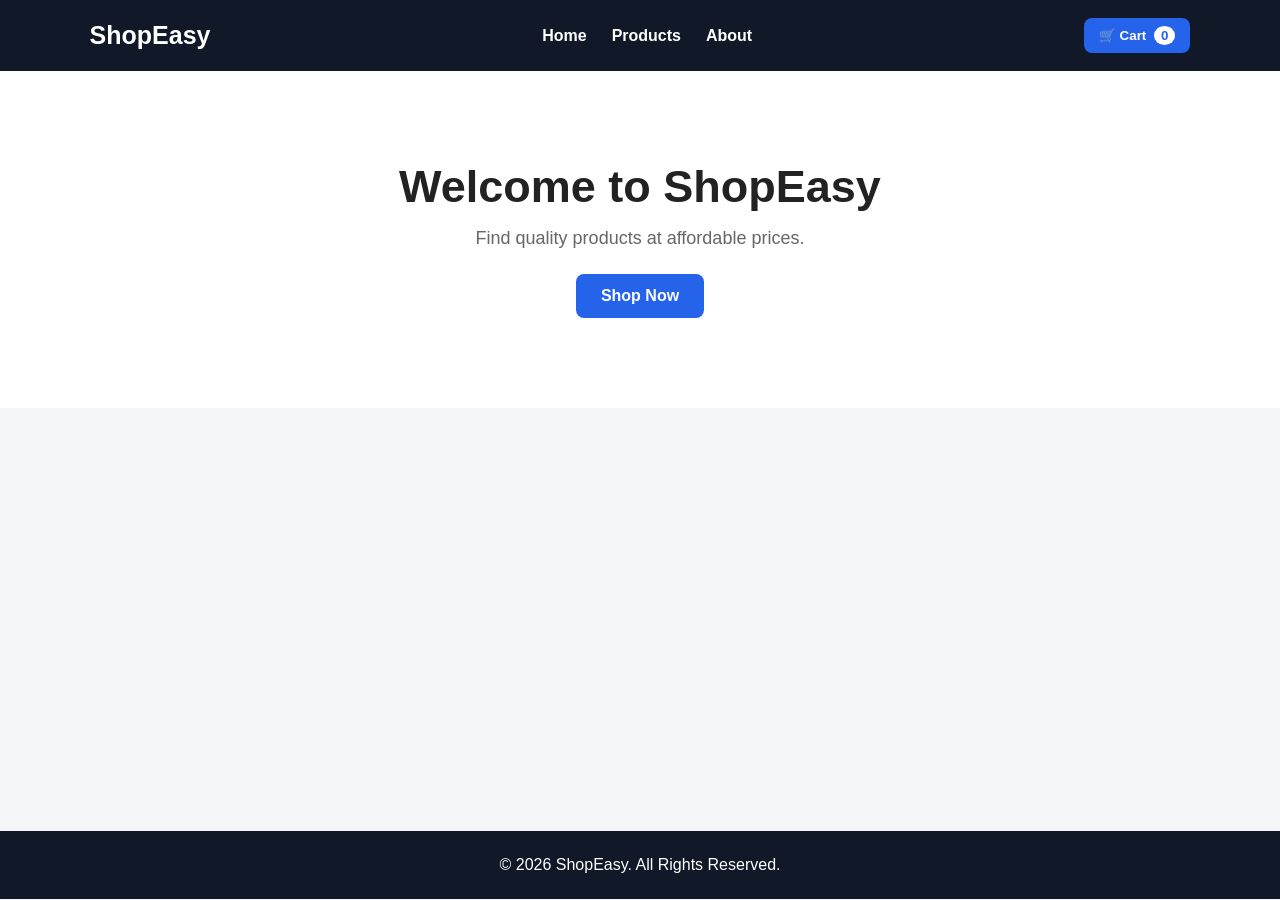
==== commit 3920db93: "Add files via upload" ====
--- a/index.html
+++ b/index.html
@@ -1,98 +1,66 @@
 <!DOCTYPE html>
 <html lang="en">
+
 <head>
     <meta charset="UTF-8">
-    <meta name="viewport" content="width=device-width, initial-scale=1.0">
 
-    <title>Weather Dashboard</title>
+    <meta name="viewport"
+          content="width=device-width, initial-scale=1.0">
+
+    <meta name="description"
+          content="Modern E-commerce Product Catalog">
+
+    <title>ShopEasy - E-commerce Store</title>
 
     <link rel="stylesheet" href="style.css">
 </head>
 
 <body>
 
-    <div class="container">
+    <!-- Navigation -->
 
-        <div class="weather-card">
+    <header class="navbar">
 
-            <h1>Weather Dashboard</h1>
-
-            <p class="subtitle">
-                Real-time weather information
-            </p>
-
-            <!-- Search -->
-            <form id="searchForm">
-
-                <input
-                    type="text"
-                    id="cityInput"
-                    placeholder="Enter city name"
-                    required
-                >
-
-                <button type="submit">
-                    Search
-                </button>
-
-            </form>
-
-            <!-- Loading -->
-            <p id="loading" class="loading">
-                Loading...
-            </p>
-
-            <!-- Error -->
-            <div id="errorMessage" class="error"></div>
-
-            <!-- Weather Result -->
-            <div id="weatherResult" class="weather-result">
-
-                <h2 id="cityName">--</h2>
-
-                <p id="date">--</p>
-
-                <div class="temperature">
-                    <span id="temperature">--</span>°C
-                </div>
-
-                <p id="condition">--</p>
-
-                <div class="weather-details">
-
-                    <div class="detail">
-                        <span>💧</span>
-                        <p>Humidity</p>
-                        <strong id="humidity">--%</strong>
-                    </div>
-
-                    <div class="detail">
-                        <span>💨</span>
-                        <p>Wind Speed</p>
-                        <strong id="windSpeed">-- km/h</strong>
-                    </div>
-
-                    <div class="detail">
-                        <span>🌡️</span>
-                        <p>Feels Like</p>
-                        <strong id="feelsLike">--°C</strong>
-                    </div>
-
-                    <div class="detail">
-                        <span>☁️</span>
-                        <p>Cloud Cover</p>
-                        <strong id="cloudCover">--%</strong>
-                    </div>
-
-                </div>
-
-            </div>
-
+        <div class="logo">
+            ShopEasy
         </div>
 
-    </div>
+        <nav>
+            <a href="#home">Home</a>
+            <a href="#products">Products</a>
+            <a href="#about">About</a>
+        </nav>
+
+        <button id="cartButton" class="cart-button">
+            🛒 Cart
+            <span id="cartCount">0</span>
+        </button>
+
+    </header>
+
+
+    <!-- Main Application -->
+
+    <main id="app">
+
+        <!-- JavaScript will load pages here -->
+
+    </main>
+
+
+    <!-- Footer -->
+
+    <footer>
+
+        <p>
+            © 2026 ShopEasy. All Rights Reserved.
+        </p>
+
+    </footer>
+
 
     <script src="script.js"></script>
 
 </body>
+
 </html>
--- a/style.css
+++ b/style.css
@@ -4,232 +4,523 @@
     box-sizing: border-box;
 }
 
+html {
+    scroll-behavior: smooth;
+}
+
 body {
     font-family: Arial, sans-serif;
-
-    background: #f2f5f9;
-
+    background: #f5f6f8;
     color: #222;
-
-    min-height: 100vh;
-
+}
+
+
+/* =========================
+   NAVBAR
+========================= */
+
+.navbar {
+    background: #111827;
+    color: white;
+
+    display: flex;
+    align-items: center;
+    justify-content: space-between;
+
+    padding: 18px 7%;
+
+    position: sticky;
+    top: 0;
+
+    z-index: 1000;
+}
+
+.logo {
+    font-size: 25px;
+    font-weight: bold;
+}
+
+nav {
+    display: flex;
+    gap: 25px;
+}
+
+nav a {
+    color: white;
+    text-decoration: none;
+    font-weight: bold;
+}
+
+nav a:hover {
+    color: #60a5fa;
+}
+
+.cart-button {
+    border: none;
+    background: #2563eb;
+    color: white;
+
+    padding: 10px 15px;
+
+    border-radius: 8px;
+
+    cursor: pointer;
+
+    font-weight: bold;
+}
+
+#cartCount {
+    background: white;
+    color: #2563eb;
+
+    border-radius: 50%;
+
+    padding: 2px 7px;
+
+    margin-left: 4px;
+}
+
+
+/* =========================
+   MAIN
+========================= */
+
+main {
+    min-height: 80vh;
+}
+
+
+/* =========================
+   HERO
+========================= */
+
+.hero {
+    text-align: center;
+
+    padding: 90px 20px;
+
+    background: white;
+}
+
+.hero h1 {
+    font-size: 45px;
+
+    margin-bottom: 15px;
+}
+
+.hero p {
+    color: #666;
+
+    font-size: 18px;
+
+    margin-bottom: 25px;
+}
+
+.primary-button {
+    display: inline-block;
+
+    background: #2563eb;
+
+    color: white;
+
+    padding: 13px 25px;
+
+    border-radius: 8px;
+
+    text-decoration: none;
+
+    border: none;
+
+    cursor: pointer;
+
+    font-weight: bold;
+}
+
+.primary-button:hover {
+    background: #1d4ed8;
+}
+
+
+/* =========================
+   PRODUCTS
+========================= */
+
+.products-page {
+    padding: 40px 7%;
+}
+
+.page-title {
+    text-align: center;
+
+    margin-bottom: 25px;
+
+    font-size: 32px;
+}
+
+
+/* Search */
+
+.search-box {
+    max-width: 600px;
+
+    margin: 0 auto 25px;
+
+    display: flex;
+
+    gap: 10px;
+}
+
+.search-box input {
+    flex: 1;
+
+    padding: 13px;
+
+    border: 1px solid #ccc;
+
+    border-radius: 8px;
+
+    font-size: 16px;
+}
+
+
+/* Categories */
+
+.categories {
     display: flex;
 
     justify-content: center;
 
+    flex-wrap: wrap;
+
+    gap: 10px;
+
+    margin-bottom: 30px;
+}
+
+.category-button {
+    border: none;
+
+    padding: 9px 15px;
+
+    border-radius: 20px;
+
+    cursor: pointer;
+
+    background: #e5e7eb;
+}
+
+.category-button.active {
+    background: #2563eb;
+
+    color: white;
+}
+
+
+/* Product Grid */
+
+.product-grid {
+    display: grid;
+
+    grid-template-columns:
+        repeat(auto-fit, minmax(220px, 1fr));
+
+    gap: 25px;
+}
+
+.product-card {
+    background: white;
+
+    border-radius: 12px;
+
+    overflow: hidden;
+
+    box-shadow:
+        0 4px 15px rgba(0, 0, 0, 0.08);
+
+    transition: 0.2s;
+}
+
+.product-card:hover {
+    transform: translateY(-4px);
+}
+
+.product-card img {
+    width: 100%;
+
+    height: 210px;
+
+    object-fit: cover;
+
+    display: block;
+}
+
+.product-info {
+    padding: 18px;
+}
+
+.product-info h3 {
+    margin-bottom: 8px;
+}
+
+.category {
+    color: #777;
+
+    font-size: 14px;
+
+    margin-bottom: 8px;
+}
+
+.price {
+    font-size: 20px;
+
+    font-weight: bold;
+
+    margin-bottom: 15px;
+}
+
+.product-buttons {
+    display: flex;
+
+    gap: 8px;
+}
+
+.product-buttons button {
+    flex: 1;
+
+    padding: 9px;
+
+    border: none;
+
+    border-radius: 7px;
+
+    cursor: pointer;
+}
+
+.view-button {
+    background: #e5e7eb;
+}
+
+.add-button {
+    background: #2563eb;
+
+    color: white;
+}
+
+
+/* =========================
+   ABOUT
+========================= */
+
+.about {
+    max-width: 800px;
+
+    margin: 50px auto;
+
+    background: white;
+
+    padding: 40px;
+
+    border-radius: 15px;
+
+    line-height: 1.7;
+}
+
+.about h1 {
+    margin-bottom: 15px;
+}
+
+
+/* =========================
+   PRODUCT DETAILS
+========================= */
+
+.details {
+    max-width: 900px;
+
+    margin: 50px auto;
+
+    background: white;
+
+    padding: 30px;
+
+    border-radius: 15px;
+
+    display: grid;
+
+    grid-template-columns: 1fr 1fr;
+
+    gap: 30px;
+}
+
+.details img {
+    width: 100%;
+
+    max-height: 450px;
+
+    object-fit: cover;
+
+    border-radius: 10px;
+}
+
+.details-info {
+    display: flex;
+
+    flex-direction: column;
+
+    justify-content: center;
+
+    gap: 15px;
+}
+
+.details-info h1 {
+    font-size: 32px;
+}
+
+.details-info p {
+    color: #666;
+
+    line-height: 1.6;
+}
+
+
+/* =========================
+   CART
+========================= */
+
+.cart-page {
+    max-width: 800px;
+
+    margin: 40px auto;
+
+    padding: 20px;
+}
+
+.cart-item {
+    background: white;
+
+    margin-bottom: 12px;
+
+    padding: 15px;
+
+    border-radius: 10px;
+
+    display: flex;
+
     align-items: center;
 
+    gap: 15px;
+}
+
+.cart-item img {
+    width: 80px;
+
+    height: 80px;
+
+    object-fit: cover;
+
+    border-radius: 8px;
+}
+
+.cart-item-info {
+    flex: 1;
+}
+
+.remove-button {
+    background: #ef4444;
+
+    color: white;
+
+    border: none;
+
+    padding: 8px 12px;
+
+    border-radius: 6px;
+
+    cursor: pointer;
+}
+
+.total {
+    text-align: right;
+
+    background: white;
+
     padding: 20px;
-}
-
-.container {
-    width: 100%;
-
-    max-width: 700px;
-}
-
-.weather-card {
-    background: white;
-
-    padding: 35px;
-
-    border-radius: 18px;
-
-    box-shadow:
-        0 10px 30px rgba(0, 0, 0, 0.1);
-}
-
-h1 {
+
+    border-radius: 10px;
+
+    font-size: 22px;
+
+    font-weight: bold;
+}
+
+
+/* =========================
+   EMPTY
+========================= */
+
+.empty {
     text-align: center;
 
-    font-size: 34px;
-
-    margin-bottom: 8px;
-}
-
-.subtitle {
+    padding: 50px;
+
+    color: #777;
+}
+
+
+/* =========================
+   FOOTER
+========================= */
+
+footer {
+    background: #111827;
+
+    color: white;
+
     text-align: center;
 
-    color: #777;
-
-    margin-bottom: 25px;
-}
-
-
-/* Search */
-
-#searchForm {
-    display: flex;
-
-    gap: 10px;
-
-    margin-bottom: 25px;
-}
-
-#cityInput {
-    flex: 1;
-
-    padding: 14px;
-
-    font-size: 16px;
-
-    border: 1px solid #ccc;
-
-    border-radius: 8px;
-
-    outline: none;
-}
-
-#cityInput:focus {
-    border-color: #1769aa;
-}
-
-#searchForm button {
-    padding: 14px 22px;
-
-    border: none;
-
-    border-radius: 8px;
-
-    background: #1769aa;
-
-    color: white;
-
-    font-weight: bold;
-
-    cursor: pointer;
-}
-
-#searchForm button:hover {
-    background: #0d527f;
-}
-
-
-/* Loading */
-
-.loading {
-    text-align: center;
-
-    color: #1769aa;
-
-    display: none;
-
-    margin: 15px;
-}
-
-
-/* Error */
-
-.error {
-    text-align: center;
-
-    color: #c62828;
-
-    background: #ffebee;
-
-    padding: 10px;
-
-    border-radius: 8px;
-
-    margin-bottom: 15px;
-
-    display: none;
-}
-
-
-/* Weather */
-
-.weather-result {
-    text-align: center;
-
-    padding-top: 10px;
-}
-
-.weather-result h2 {
-    font-size: 30px;
-
-    margin-bottom: 5px;
-}
-
-#date {
-    color: #777;
-
-    margin-bottom: 15px;
-}
-
-.temperature {
-    font-size: 60px;
-
-    font-weight: bold;
-
-    margin: 10px 0;
-}
-
-#condition {
-    font-size: 20px;
-
-    margin-bottom: 25px;
-}
-
-
-/* Weather Details */
-
-.weather-details {
-    display: grid;
-
-    grid-template-columns: repeat(2, 1fr);
-
-    gap: 15px;
-}
-
-.detail {
-    background: #f5f7fa;
-
-    padding: 20px;
-
-    border-radius: 12px;
-}
-
-.detail span {
-    font-size: 25px;
-}
-
-.detail p {
-    color: #777;
-
-    margin: 7px 0;
-}
-
-.detail strong {
-    font-size: 18px;
-}
-
-
-/* Mobile */
-
-@media (max-width: 600px) {
-
-    .weather-card {
-        padding: 22px;
+    padding: 25px;
+
+    margin-top: 40px;
+}
+
+
+/* =========================
+   MOBILE
+========================= */
+
+@media (max-width: 700px) {
+
+    .navbar {
+        flex-wrap: wrap;
+
+        gap: 15px;
+
+        padding: 15px 5%;
     }
 
-    h1 {
-        font-size: 28px;
+    nav {
+        order: 3;
+
+        width: 100%;
+
+        justify-content: center;
     }
 
-    #searchForm {
-        flex-direction: column;
+    .hero h1 {
+        font-size: 34px;
     }
 
-    #searchForm button {
-        width: 100%;
+    .products-page {
+        padding: 30px 5%;
     }
 
-    .weather-details {
+    .details {
         grid-template-columns: 1fr;
+
+        margin: 25px 15px;
     }
 
-    .temperature {
-        font-size: 50px;
+    .cart-page {
+        margin: 20px 10px;
     }
 }
